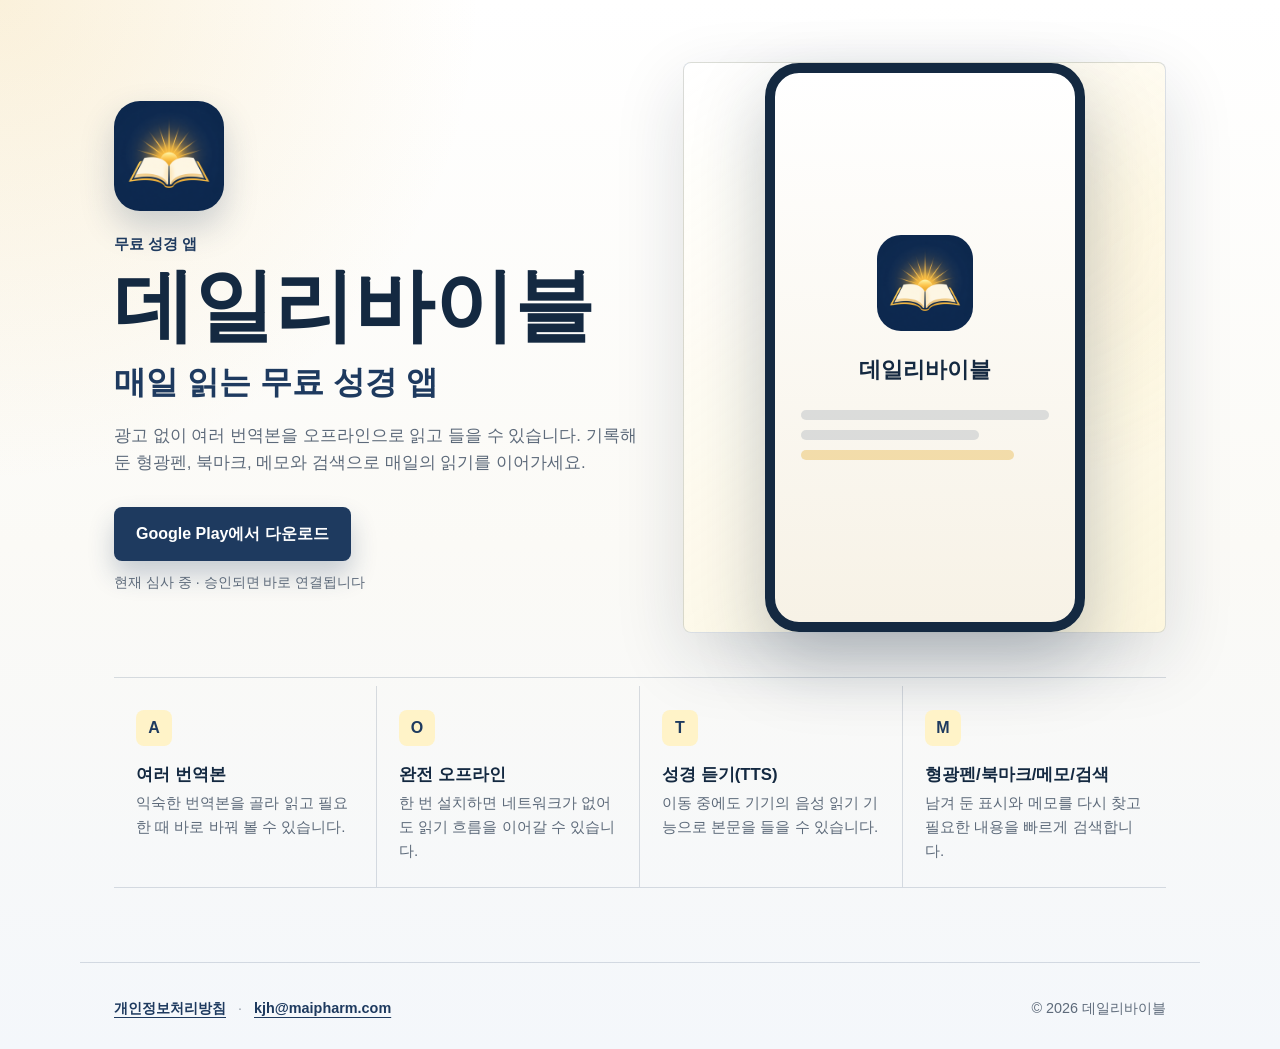
==== index.html @ 6ea0001a "온보딩 랜딩 페이지 추가" ====
<!doctype html>
<html lang="ko">
<head>
  <meta charset="utf-8">
  <meta name="viewport" content="width=device-width, initial-scale=1">
  <title>데일리바이블 - 매일 읽는 무료 성경 앱</title>
  <meta name="description" content="데일리바이블은 광고 없이 여러 번역본을 오프라인으로 읽고 들을 수 있는 무료 성경 앱입니다.">
  <meta name="theme-color" content="#1e3a5f">
  <meta property="og:title" content="데일리바이블">
  <meta property="og:description" content="매일 읽는 무료 성경 앱">
  <meta property="og:type" content="website">
  <meta property="og:image" content="icon.png">
  <link rel="icon" href="icon.png">
  <style>
    :root {
      color-scheme: light dark;
      --navy: #1e3a5f;
      --navy-deep: #142941;
      --gold: #e8b84b;
      --gold-soft: #fff3c8;
      --paper: #fbfaf6;
      --ink: #182333;
      --muted: #5d6a7a;
      --line: rgba(30, 58, 95, 0.16);
      --panel: rgba(255, 255, 255, 0.76);
      --shadow: 0 24px 70px rgba(18, 35, 54, 0.14);
    }

    * {
      box-sizing: border-box;
    }

    html {
      scroll-behavior: smooth;
    }

    body {
      margin: 0;
      min-height: 100vh;
      background:
        radial-gradient(circle at top left, rgba(232, 184, 75, 0.20), transparent 30rem),
        linear-gradient(180deg, #ffffff 0%, var(--paper) 52%, #f4f7fb 100%);
      color: var(--ink);
      font-family: -apple-system, BlinkMacSystemFont, "Segoe UI", "Apple SD Gothic Neo", "Noto Sans KR", sans-serif;
      line-height: 1.6;
      letter-spacing: 0;
    }

    a {
      color: inherit;
    }

    a:focus-visible,
    button:focus-visible {
      outline: 3px solid rgba(232, 184, 75, 0.72);
      outline-offset: 4px;
    }

    .page {
      width: min(100%, 1120px);
      margin: 0 auto;
      padding: 28px 20px 22px;
    }

    .hero {
      min-height: 72vh;
      display: grid;
      align-items: center;
      gap: 36px;
      padding: 28px 0 44px;
    }

    .brand-mark {
      width: 88px;
      height: 88px;
      display: block;
      border-radius: 22px;
      box-shadow: 0 16px 34px rgba(30, 58, 95, 0.22);
    }

    .eyebrow {
      margin: 22px 0 10px;
      color: var(--navy);
      font-size: 0.92rem;
      font-weight: 800;
    }

    h1 {
      margin: 0;
      color: var(--navy-deep);
      font-size: clamp(3rem, 12vw, 5rem);
      line-height: 0.98;
      font-weight: 900;
      word-break: keep-all;
    }

    .tagline {
      margin: 16px 0 0;
      color: var(--navy);
      font-size: clamp(1.35rem, 5vw, 2rem);
      line-height: 1.32;
      font-weight: 800;
    }

    .intro {
      max-width: 640px;
      margin: 20px 0 0;
      color: var(--muted);
      font-size: 1.05rem;
    }

    .actions {
      display: flex;
      flex-direction: column;
      align-items: flex-start;
      gap: 10px;
      margin-top: 30px;
    }

    .play-link {
      display: inline-flex;
      align-items: center;
      justify-content: center;
      min-height: 54px;
      padding: 0 22px;
      border-radius: 8px;
      background: var(--navy);
      color: #ffffff;
      font-size: 1rem;
      font-weight: 800;
      text-decoration: none;
      box-shadow: 0 14px 26px rgba(30, 58, 95, 0.24);
      transition: transform 160ms ease, background 160ms ease, box-shadow 160ms ease;
    }

    .play-link:hover {
      transform: translateY(-2px);
      background: #244b7c;
      box-shadow: 0 18px 34px rgba(30, 58, 95, 0.28);
    }

    .review-note {
      margin: 0;
      color: var(--muted);
      font-size: 0.88rem;
    }

    .hero-visual {
      display: none;
    }

    .feature-band {
      display: grid;
      gap: 14px;
      margin: 0 0 46px;
      padding: 8px 0 0;
    }

    .feature {
      display: grid;
      grid-template-columns: auto 1fr;
      gap: 14px;
      align-items: start;
      padding: 18px 0;
      border-top: 1px solid var(--line);
    }

    .feature:last-child {
      border-bottom: 1px solid var(--line);
    }

    .feature-icon {
      width: 36px;
      height: 36px;
      display: inline-grid;
      place-items: center;
      border-radius: 8px;
      background: var(--gold-soft);
      color: var(--navy);
      font-size: 1rem;
      font-weight: 900;
    }

    .feature h2 {
      grid-column: 2;
      margin: 0;
      color: var(--navy-deep);
      font-size: 1.05rem;
      line-height: 1.35;
      word-break: keep-all;
    }

    .feature p {
      grid-column: 2;
      margin: 4px 0 0;
      color: var(--muted);
      font-size: 0.95rem;
    }

    .footer {
      display: flex;
      flex-direction: column;
      gap: 10px;
      padding-top: 22px;
      padding-bottom: 4px;
      border-top: 1px solid var(--line);
      color: var(--muted);
      font-size: 0.9rem;
    }

    .footer-links {
      display: flex;
      flex-wrap: wrap;
      gap: 8px 12px;
      align-items: center;
    }

    .footer a {
      color: var(--navy);
      font-weight: 700;
      text-underline-offset: 4px;
    }

    .dot {
      color: rgba(93, 106, 122, 0.62);
    }

    @media (min-width: 760px) {
      .page {
        padding: 34px 34px 28px;
      }

      .hero {
        min-height: 70vh;
        grid-template-columns: minmax(0, 1.05fr) minmax(300px, 0.95fr);
      }

      .brand-mark {
        width: 110px;
        height: 110px;
        border-radius: 26px;
      }

      .hero-visual {
        display: grid;
        min-height: 420px;
        place-items: center;
        border: 1px solid var(--line);
        border-radius: 8px;
        background:
          linear-gradient(145deg, rgba(255, 255, 255, 0.76), rgba(255, 243, 200, 0.52)),
          radial-gradient(circle at 76% 28%, rgba(232, 184, 75, 0.28), transparent 16rem);
        box-shadow: var(--shadow);
      }

      .phone {
        width: min(78%, 320px);
        aspect-ratio: 9 / 16;
        display: grid;
        align-content: center;
        justify-items: center;
        gap: 22px;
        padding: 34px 26px;
        border: 10px solid var(--navy-deep);
        border-radius: 34px;
        background: linear-gradient(180deg, #ffffff, #f7f2e6);
        box-shadow: 0 30px 70px rgba(20, 41, 65, 0.25);
      }

      .phone img {
        width: 96px;
        height: 96px;
        border-radius: 24px;
      }

      .phone-title {
        color: var(--navy-deep);
        font-size: 1.35rem;
        font-weight: 900;
      }

      .phone-lines {
        width: 100%;
        display: grid;
        gap: 10px;
      }

      .phone-lines span {
        height: 10px;
        border-radius: 999px;
        background: rgba(30, 58, 95, 0.14);
      }

      .phone-lines span:nth-child(2) {
        width: 72%;
      }

      .phone-lines span:nth-child(3) {
        width: 86%;
        background: rgba(232, 184, 75, 0.42);
      }

      .feature-band {
        grid-template-columns: repeat(4, 1fr);
        gap: 0;
        border-top: 1px solid var(--line);
        border-bottom: 1px solid var(--line);
      }

      .feature {
        display: block;
        min-height: 190px;
        padding: 24px 22px;
        border-top: 0;
        border-right: 1px solid var(--line);
      }

      .feature:last-child {
        border-right: 0;
        border-bottom: 0;
      }

      .feature-icon {
        margin-bottom: 18px;
      }

      .footer {
        flex-direction: row;
        align-items: center;
        justify-content: space-between;
      }
    }

    @media (prefers-color-scheme: dark) {
      :root {
        --paper: #0f1b29;
        --ink: #eef3f8;
        --muted: #b7c2d0;
        --line: rgba(238, 243, 248, 0.18);
        --panel: rgba(20, 41, 65, 0.72);
        --gold-soft: rgba(232, 184, 75, 0.16);
        --navy-deep: #f5f8fb;
      }

      body {
        background:
          radial-gradient(circle at top left, rgba(232, 184, 75, 0.18), transparent 28rem),
          linear-gradient(180deg, #102338 0%, #0f1b29 62%, #0b1520 100%);
      }

      .eyebrow,
      .tagline,
      .footer a {
        color: #f2c65f;
      }

      .play-link {
        background: #e8b84b;
        color: #102338;
      }

      .play-link:hover {
        background: #f1c865;
      }

      .hero-visual {
        background:
          linear-gradient(145deg, rgba(20, 41, 65, 0.86), rgba(30, 58, 95, 0.62)),
          radial-gradient(circle at 76% 28%, rgba(232, 184, 75, 0.22), transparent 16rem);
      }

      .phone {
        border-color: #07101a;
        background: linear-gradient(180deg, #182b42, #102338);
      }

      .phone-lines span {
        background: rgba(238, 243, 248, 0.17);
      }
    }

    @media (prefers-reduced-motion: reduce) {
      html {
        scroll-behavior: auto;
      }

      .play-link {
        transition: none;
      }

      .play-link:hover {
        transform: none;
      }
    }
  </style>
</head>
<body>
  <main class="page">
    <section class="hero" aria-labelledby="title">
      <div>
        <img class="brand-mark" src="icon.png" width="512" height="512" alt="데일리바이블 앱 아이콘">
        <p class="eyebrow">무료 성경 앱</p>
        <h1 id="title">데일리바이블</h1>
        <p class="tagline">매일 읽는 무료 성경 앱</p>
        <p class="intro">광고 없이 여러 번역본을 오프라인으로 읽고 들을 수 있습니다. 기록해 둔 형광펜, 북마크, 메모와 검색으로 매일의 읽기를 이어가세요.</p>
        <div class="actions">
          <a class="play-link" href="https://play.google.com/store/apps/details?id=kr.dailybible.app" rel="noopener">Google Play에서 다운로드</a>
          <p class="review-note">현재 심사 중 · 승인되면 바로 연결됩니다</p>
        </div>
      </div>

      <div class="hero-visual" aria-hidden="true">
        <div class="phone">
          <img src="icon.png" width="512" height="512" alt="">
          <div class="phone-title">데일리바이블</div>
          <div class="phone-lines">
            <span></span>
            <span></span>
            <span></span>
          </div>
        </div>
      </div>
    </section>

    <section class="feature-band" aria-label="주요 기능">
      <article class="feature">
        <span class="feature-icon">A</span>
        <h2>여러 번역본</h2>
        <p>익숙한 번역본을 골라 읽고 필요한 때 바로 바꿔 볼 수 있습니다.</p>
      </article>
      <article class="feature">
        <span class="feature-icon">O</span>
        <h2>완전 오프라인</h2>
        <p>한 번 설치하면 네트워크가 없어도 읽기 흐름을 이어갈 수 있습니다.</p>
      </article>
      <article class="feature">
        <span class="feature-icon">T</span>
        <h2>성경 듣기(TTS)</h2>
        <p>이동 중에도 기기의 음성 읽기 기능으로 본문을 들을 수 있습니다.</p>
      </article>
      <article class="feature">
        <span class="feature-icon">M</span>
        <h2>형광펜/북마크/메모/검색</h2>
        <p>남겨 둔 표시와 메모를 다시 찾고 필요한 내용을 빠르게 검색합니다.</p>
      </article>
    </section>
  </main>

  <footer class="page footer">
    <div class="footer-links">
      <a href="https://guinnessnet.github.io/dailybible-privacy/" rel="noopener">개인정보처리방침</a>
      <span class="dot">·</span>
      <a href="mailto:kjh@maipharm.com">kjh@maipharm.com</a>
    </div>
    <div>© 2026 데일리바이블</div>
  </footer>
</body>
</html>
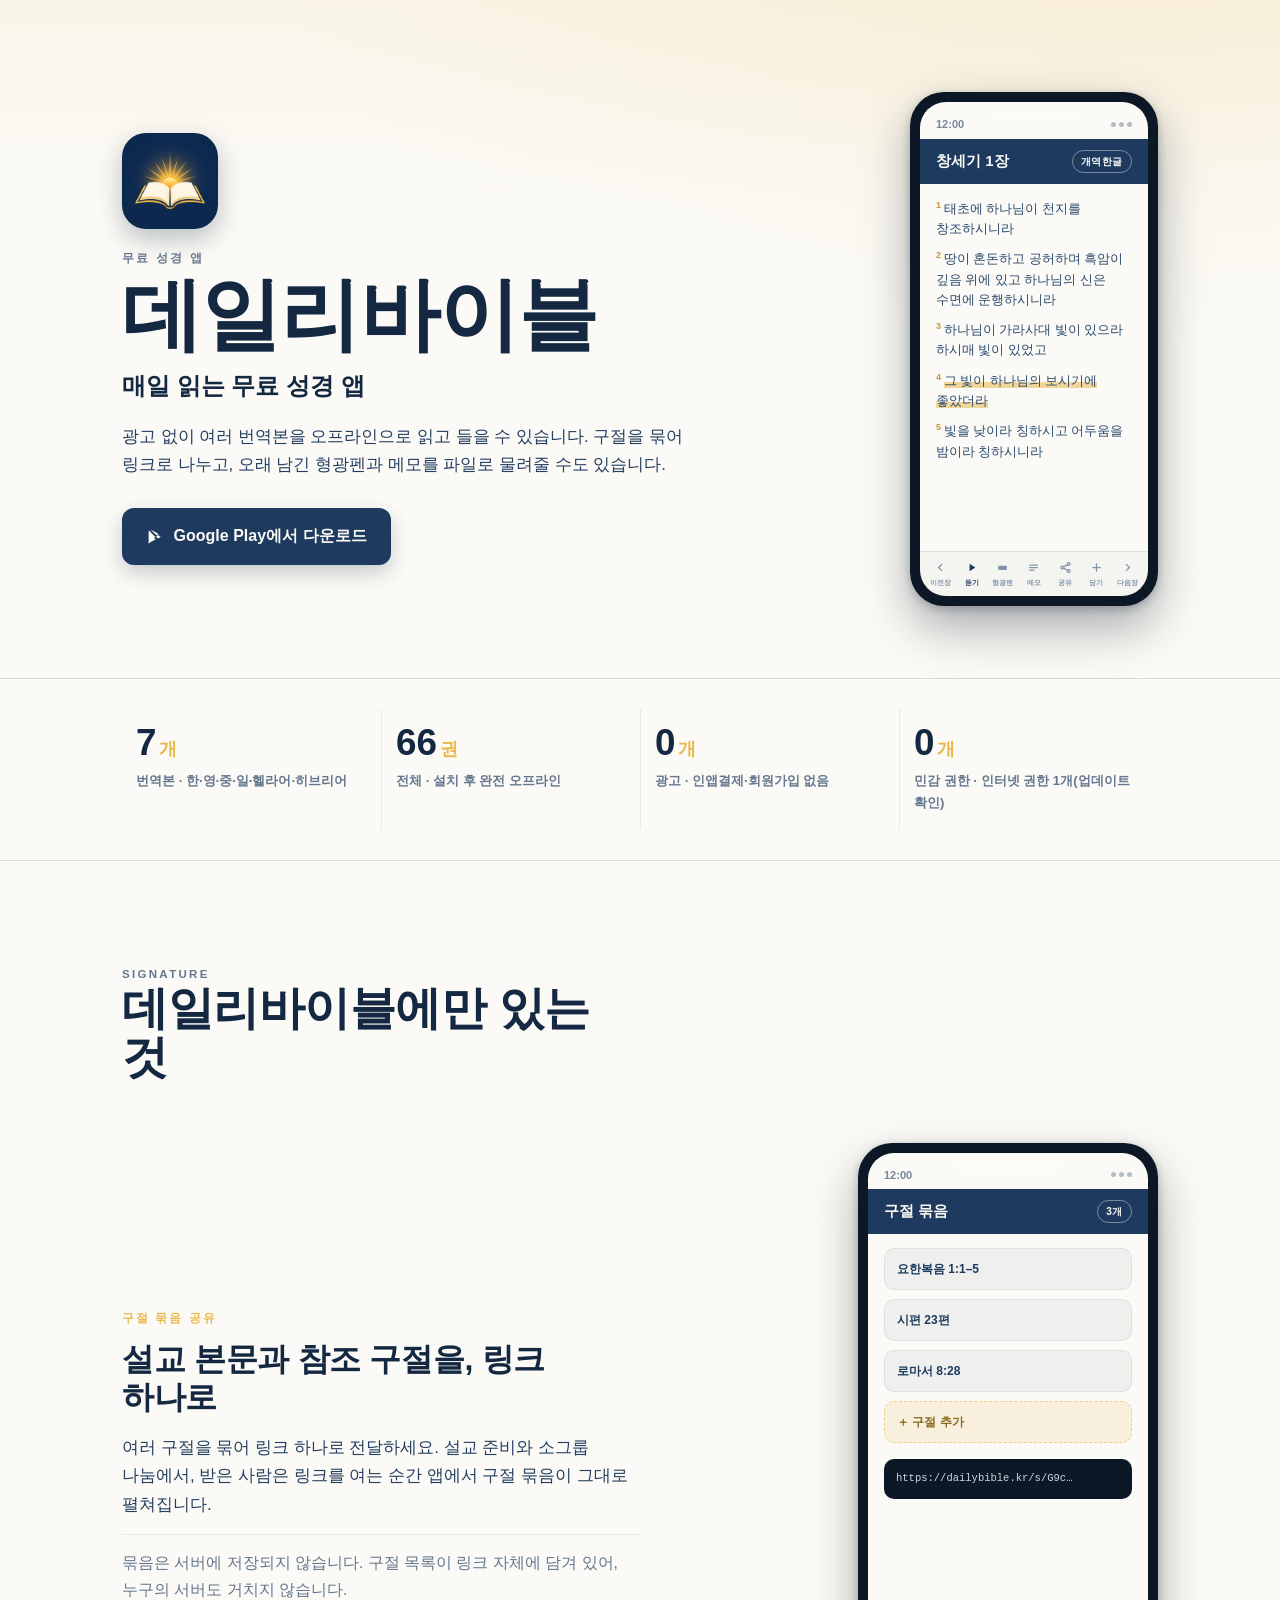
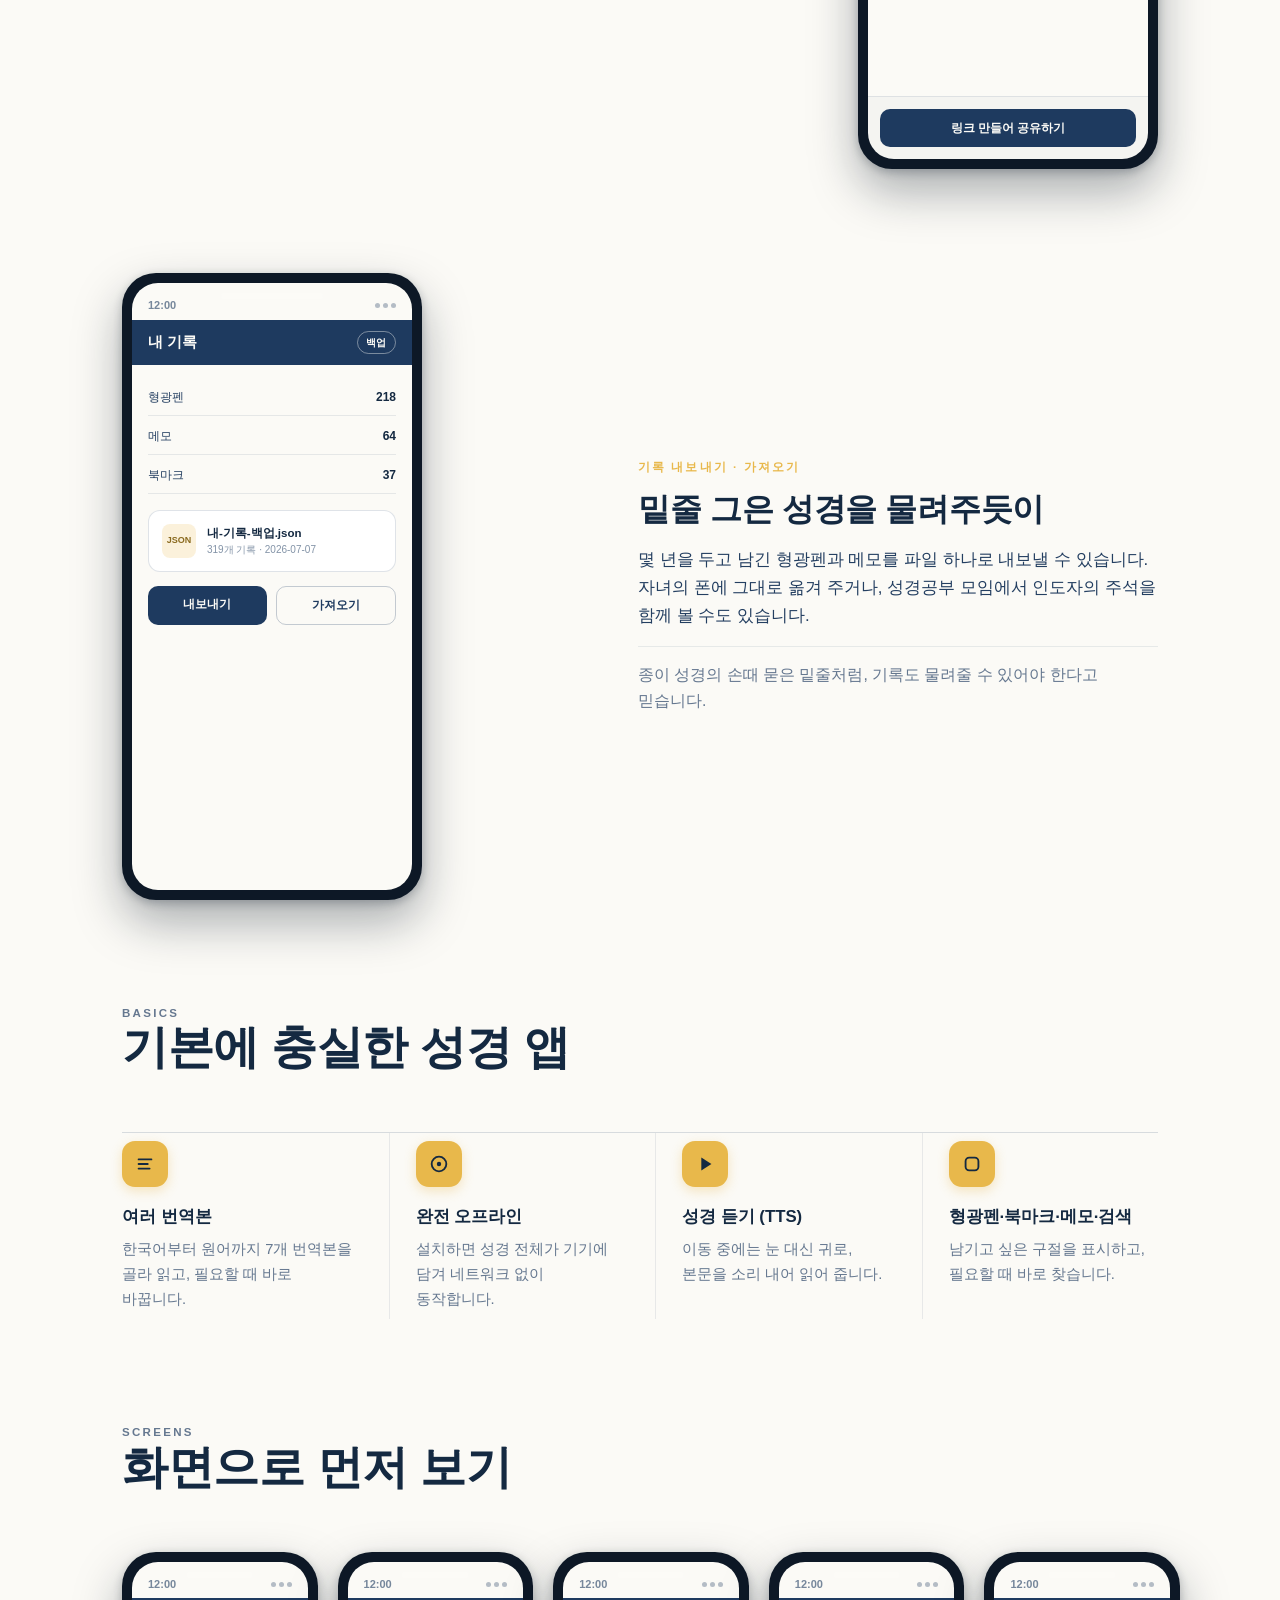
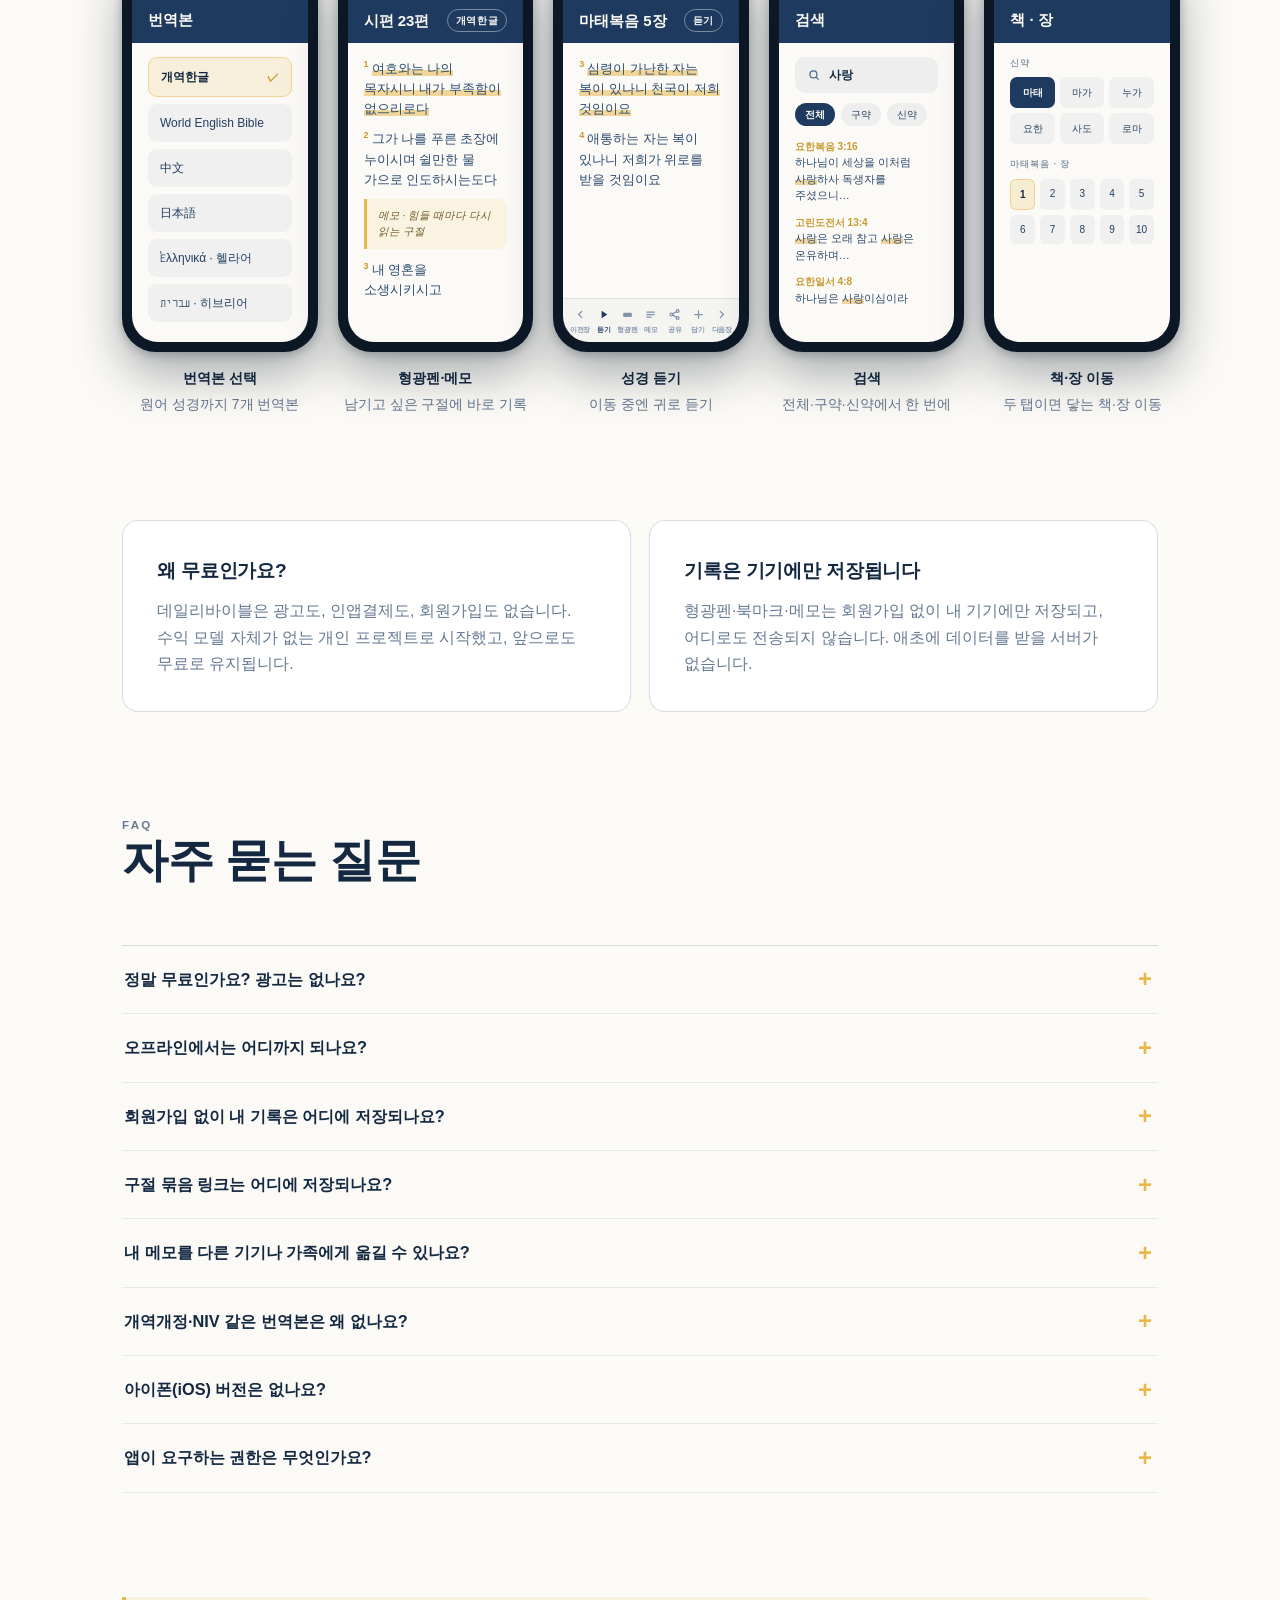
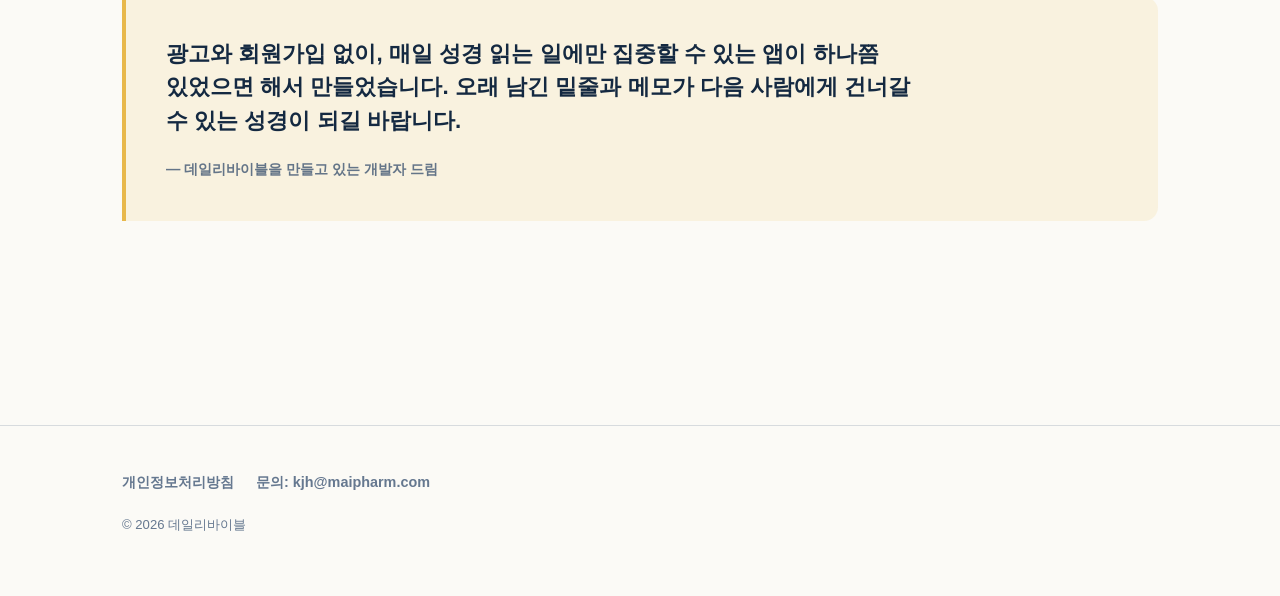
==== commit 1b517a4d: "랜딩페이지 개편: 시그니처 기능·FAQ·신뢰 섹션 추가" ====
--- a/index.html
+++ b/index.html
@@ -1,458 +1,564 @@
 <!doctype html>
 <html lang="ko">
 <head>
-  <meta charset="utf-8">
-  <meta name="viewport" content="width=device-width, initial-scale=1">
-  <title>데일리바이블 - 매일 읽는 무료 성경 앱</title>
-  <meta name="description" content="데일리바이블은 광고 없이 여러 번역본을 오프라인으로 읽고 들을 수 있는 무료 성경 앱입니다.">
-  <meta name="theme-color" content="#1e3a5f">
-  <meta property="og:title" content="데일리바이블">
-  <meta property="og:description" content="매일 읽는 무료 성경 앱">
-  <meta property="og:type" content="website">
-  <meta property="og:image" content="icon.png">
-  <link rel="icon" href="icon.png">
-  <style>
-    :root {
-      color-scheme: light dark;
-      --navy: #1e3a5f;
-      --navy-deep: #142941;
-      --gold: #e8b84b;
-      --gold-soft: #fff3c8;
-      --paper: #fbfaf6;
-      --ink: #182333;
-      --muted: #5d6a7a;
-      --line: rgba(30, 58, 95, 0.16);
-      --panel: rgba(255, 255, 255, 0.76);
-      --shadow: 0 24px 70px rgba(18, 35, 54, 0.14);
+<meta charset="utf-8">
+<meta name="viewport" content="width=device-width, initial-scale=1">
+<title>데일리바이블 - 매일 읽는 무료 성경 앱</title>
+<meta name="description" content="데일리바이블 — 광고 없이 여러 번역본을 오프라인으로 읽고 듣는 무료 성경 앱.">
+<meta name="theme-color" content="#1e3a5f">
+<meta property="og:title" content="데일리바이블 — 매일 읽는 무료 성경 앱">
+<meta property="og:description" content="광고 없이 여러 번역본을 오프라인으로 읽고 듣는 무료 성경 앱.">
+<meta property="og:url" content="https://dailybible.kr/">
+<meta property="og:type" content="website">
+<meta property="og:image" content="https://dailybible.kr/img/og.jpg">
+<meta name="twitter:card" content="summary_large_image">
+<link rel="icon" href="icon.png">
+<style>
+  *{box-sizing:border-box}
+  html{-webkit-text-size-adjust:100%;scroll-behavior:smooth}
+  :root{
+    --navy:#1e3a5f; --deep:#142941; --gold:#e8b84b;
+    --bg:#fbfaf6; --card:#ffffff;
+    --ink:#243f61; --heading:#142941; --soft:rgba(30,58,95,.68);
+    --line:rgba(30,58,95,.16); --line-soft:rgba(30,58,95,.09);
+    --cta-bg:#1e3a5f; --cta-fg:#fbfaf6; --cta-hover:#142941;
+    --gold-soft:rgba(232,184,75,.13); --gold-line:rgba(232,184,75,.5);
+    --chip-fg:#142941;
+  }
+  @media (prefers-color-scheme:dark){
+    :root{
+      --bg:#0e1f33; --deep:#0a1728; --card:#152b45;
+      --ink:#d3dce7; --heading:#f2f6fb; --soft:rgba(211,220,231,.66);
+      --line:rgba(211,220,231,.16); --line-soft:rgba(211,220,231,.09);
+      --cta-bg:#e8b84b; --cta-fg:#142941; --cta-hover:#f0c76a;
+      --gold-soft:rgba(232,184,75,.1); --gold-line:rgba(232,184,75,.42);
+      --chip-fg:#142941;
     }
-
-    * {
-      box-sizing: border-box;
-    }
-
-    html {
-      scroll-behavior: smooth;
-    }
-
-    body {
-      margin: 0;
-      min-height: 100vh;
-      background:
-        radial-gradient(circle at top left, rgba(232, 184, 75, 0.20), transparent 30rem),
-        linear-gradient(180deg, #ffffff 0%, var(--paper) 52%, #f4f7fb 100%);
-      color: var(--ink);
-      font-family: -apple-system, BlinkMacSystemFont, "Segoe UI", "Apple SD Gothic Neo", "Noto Sans KR", sans-serif;
-      line-height: 1.6;
-      letter-spacing: 0;
-    }
-
-    a {
-      color: inherit;
-    }
-
-    a:focus-visible,
-    button:focus-visible {
-      outline: 3px solid rgba(232, 184, 75, 0.72);
-      outline-offset: 4px;
-    }
-
-    .page {
-      width: min(100%, 1120px);
-      margin: 0 auto;
-      padding: 28px 20px 22px;
-    }
-
-    .hero {
-      min-height: 72vh;
-      display: grid;
-      align-items: center;
-      gap: 36px;
-      padding: 28px 0 44px;
-    }
-
-    .brand-mark {
-      width: 88px;
-      height: 88px;
-      display: block;
-      border-radius: 22px;
-      box-shadow: 0 16px 34px rgba(30, 58, 95, 0.22);
-    }
-
-    .eyebrow {
-      margin: 22px 0 10px;
-      color: var(--navy);
-      font-size: 0.92rem;
-      font-weight: 800;
-    }
-
-    h1 {
-      margin: 0;
-      color: var(--navy-deep);
-      font-size: clamp(3rem, 12vw, 5rem);
-      line-height: 0.98;
-      font-weight: 900;
-      word-break: keep-all;
-    }
-
-    .tagline {
-      margin: 16px 0 0;
-      color: var(--navy);
-      font-size: clamp(1.35rem, 5vw, 2rem);
-      line-height: 1.32;
-      font-weight: 800;
-    }
-
-    .intro {
-      max-width: 640px;
-      margin: 20px 0 0;
-      color: var(--muted);
-      font-size: 1.05rem;
-    }
-
-    .actions {
-      display: flex;
-      flex-direction: column;
-      align-items: flex-start;
-      gap: 10px;
-      margin-top: 30px;
-    }
-
-    .play-link {
-      display: inline-flex;
-      align-items: center;
-      justify-content: center;
-      min-height: 54px;
-      padding: 0 22px;
-      border-radius: 8px;
-      background: var(--navy);
-      color: #ffffff;
-      font-size: 1rem;
-      font-weight: 800;
-      text-decoration: none;
-      box-shadow: 0 14px 26px rgba(30, 58, 95, 0.24);
-      transition: transform 160ms ease, background 160ms ease, box-shadow 160ms ease;
-    }
-
-    .play-link:hover {
-      transform: translateY(-2px);
-      background: #244b7c;
-      box-shadow: 0 18px 34px rgba(30, 58, 95, 0.28);
-    }
-
-    .review-note {
-      margin: 0;
-      color: var(--muted);
-      font-size: 0.88rem;
-    }
-
-    .hero-visual {
-      display: none;
-    }
-
-    .feature-band {
-      display: grid;
-      gap: 14px;
-      margin: 0 0 46px;
-      padding: 8px 0 0;
-    }
-
-    .feature {
-      display: grid;
-      grid-template-columns: auto 1fr;
-      gap: 14px;
-      align-items: start;
-      padding: 18px 0;
-      border-top: 1px solid var(--line);
-    }
-
-    .feature:last-child {
-      border-bottom: 1px solid var(--line);
-    }
-
-    .feature-icon {
-      width: 36px;
-      height: 36px;
-      display: inline-grid;
-      place-items: center;
-      border-radius: 8px;
-      background: var(--gold-soft);
-      color: var(--navy);
-      font-size: 1rem;
-      font-weight: 900;
-    }
-
-    .feature h2 {
-      grid-column: 2;
-      margin: 0;
-      color: var(--navy-deep);
-      font-size: 1.05rem;
-      line-height: 1.35;
-      word-break: keep-all;
-    }
-
-    .feature p {
-      grid-column: 2;
-      margin: 4px 0 0;
-      color: var(--muted);
-      font-size: 0.95rem;
-    }
-
-    .footer {
-      display: flex;
-      flex-direction: column;
-      gap: 10px;
-      padding-top: 22px;
-      padding-bottom: 4px;
-      border-top: 1px solid var(--line);
-      color: var(--muted);
-      font-size: 0.9rem;
-    }
-
-    .footer-links {
-      display: flex;
-      flex-wrap: wrap;
-      gap: 8px 12px;
-      align-items: center;
-    }
-
-    .footer a {
-      color: var(--navy);
-      font-weight: 700;
-      text-underline-offset: 4px;
-    }
-
-    .dot {
-      color: rgba(93, 106, 122, 0.62);
-    }
-
-    @media (min-width: 760px) {
-      .page {
-        padding: 34px 34px 28px;
-      }
-
-      .hero {
-        min-height: 70vh;
-        grid-template-columns: minmax(0, 1.05fr) minmax(300px, 0.95fr);
-      }
-
-      .brand-mark {
-        width: 110px;
-        height: 110px;
-        border-radius: 26px;
-      }
-
-      .hero-visual {
-        display: grid;
-        min-height: 420px;
-        place-items: center;
-        border: 1px solid var(--line);
-        border-radius: 8px;
-        background:
-          linear-gradient(145deg, rgba(255, 255, 255, 0.76), rgba(255, 243, 200, 0.52)),
-          radial-gradient(circle at 76% 28%, rgba(232, 184, 75, 0.28), transparent 16rem);
-        box-shadow: var(--shadow);
-      }
-
-      .phone {
-        width: min(78%, 320px);
-        aspect-ratio: 9 / 16;
-        display: grid;
-        align-content: center;
-        justify-items: center;
-        gap: 22px;
-        padding: 34px 26px;
-        border: 10px solid var(--navy-deep);
-        border-radius: 34px;
-        background: linear-gradient(180deg, #ffffff, #f7f2e6);
-        box-shadow: 0 30px 70px rgba(20, 41, 65, 0.25);
-      }
-
-      .phone img {
-        width: 96px;
-        height: 96px;
-        border-radius: 24px;
-      }
-
-      .phone-title {
-        color: var(--navy-deep);
-        font-size: 1.35rem;
-        font-weight: 900;
-      }
-
-      .phone-lines {
-        width: 100%;
-        display: grid;
-        gap: 10px;
-      }
-
-      .phone-lines span {
-        height: 10px;
-        border-radius: 999px;
-        background: rgba(30, 58, 95, 0.14);
-      }
-
-      .phone-lines span:nth-child(2) {
-        width: 72%;
-      }
-
-      .phone-lines span:nth-child(3) {
-        width: 86%;
-        background: rgba(232, 184, 75, 0.42);
-      }
-
-      .feature-band {
-        grid-template-columns: repeat(4, 1fr);
-        gap: 0;
-        border-top: 1px solid var(--line);
-        border-bottom: 1px solid var(--line);
-      }
-
-      .feature {
-        display: block;
-        min-height: 190px;
-        padding: 24px 22px;
-        border-top: 0;
-        border-right: 1px solid var(--line);
-      }
-
-      .feature:last-child {
-        border-right: 0;
-        border-bottom: 0;
-      }
-
-      .feature-icon {
-        margin-bottom: 18px;
-      }
-
-      .footer {
-        flex-direction: row;
-        align-items: center;
-        justify-content: space-between;
-      }
-    }
-
-    @media (prefers-color-scheme: dark) {
-      :root {
-        --paper: #0f1b29;
-        --ink: #eef3f8;
-        --muted: #b7c2d0;
-        --line: rgba(238, 243, 248, 0.18);
-        --panel: rgba(20, 41, 65, 0.72);
-        --gold-soft: rgba(232, 184, 75, 0.16);
-        --navy-deep: #f5f8fb;
-      }
-
-      body {
-        background:
-          radial-gradient(circle at top left, rgba(232, 184, 75, 0.18), transparent 28rem),
-          linear-gradient(180deg, #102338 0%, #0f1b29 62%, #0b1520 100%);
-      }
-
-      .eyebrow,
-      .tagline,
-      .footer a {
-        color: #f2c65f;
-      }
-
-      .play-link {
-        background: #e8b84b;
-        color: #102338;
-      }
-
-      .play-link:hover {
-        background: #f1c865;
-      }
-
-      .hero-visual {
-        background:
-          linear-gradient(145deg, rgba(20, 41, 65, 0.86), rgba(30, 58, 95, 0.62)),
-          radial-gradient(circle at 76% 28%, rgba(232, 184, 75, 0.22), transparent 16rem);
-      }
-
-      .phone {
-        border-color: #07101a;
-        background: linear-gradient(180deg, #182b42, #102338);
-      }
-
-      .phone-lines span {
-        background: rgba(238, 243, 248, 0.17);
-      }
-    }
-
-    @media (prefers-reduced-motion: reduce) {
-      html {
-        scroll-behavior: auto;
-      }
-
-      .play-link {
-        transition: none;
-      }
-
-      .play-link:hover {
-        transform: none;
-      }
-    }
-  </style>
+  }
+  body{
+    margin:0; color:var(--ink); background:var(--bg);
+    background-image:
+      radial-gradient(130% 90% at 88% -8%, var(--gold-soft), transparent 52%),
+      linear-gradient(180deg, color-mix(in srgb, var(--bg) 92%, var(--gold) 8%), var(--bg) 22%);
+    background-attachment:fixed;
+    font-family:-apple-system,BlinkMacSystemFont,"Apple SD Gothic Neo","Noto Sans KR","Segoe UI",Roboto,sans-serif;
+    line-height:1.68; word-break:keep-all; -webkit-font-smoothing:antialiased;
+    text-rendering:optimizeLegibility;
+  }
+  a{color:var(--navy);text-decoration-thickness:1px;text-underline-offset:2px}
+  @media (prefers-color-scheme:dark){a{color:var(--gold)}}
+  a:hover{color:var(--gold)}
+  :focus-visible{outline:2px solid var(--gold);outline-offset:3px;border-radius:3px}
+  ::selection{background:var(--gold-soft)}
+  .wrap{width:100%;max-width:1080px;margin:0 auto;padding:0 22px}
+  .eyebrow{font-size:.72rem;letter-spacing:.2em;text-transform:uppercase;font-weight:800;color:var(--soft);margin:0}
+  h1,h2,h3{color:var(--heading);margin:0;letter-spacing:-.01em}
+  p{margin:0}
+
+  /* ---------- HERO ---------- */
+  .hero{padding:clamp(48px,9vw,92px) 0 clamp(40px,7vw,72px)}
+  .hero-grid{display:flex;flex-direction:column;gap:clamp(32px,6vw,56px);align-items:flex-start}
+  .appicon{width:96px;height:96px;border-radius:24px;flex:none;display:block;
+    box-shadow:0 10px 26px rgba(20,41,65,.28)}
+  h1.title{font-weight:900;font-size:clamp(3rem,13vw,5rem);line-height:.98;margin:.5rem 0 0}
+  .tagline{font-size:clamp(1.15rem,4vw,1.5rem);font-weight:700;color:var(--heading);margin-top:.7rem}
+  .intro{margin-top:1.1rem;max-width:34em;font-size:1.04rem;color:var(--ink)}
+  .cta{display:inline-flex;align-items:center;gap:.6em;margin-top:1.8rem;padding:.95em 1.5em;border-radius:12px;
+    background:var(--cta-bg);color:var(--cta-fg);font-weight:800;font-size:1rem;text-decoration:none;
+    box-shadow:0 8px 20px rgba(20,41,65,.22);transition:transform .18s ease,box-shadow .18s ease,background .18s ease}
+  .cta:hover{background:var(--cta-hover);color:var(--cta-fg);transform:translateY(-2px);box-shadow:0 12px 26px rgba(20,41,65,.28)}
+  .cta svg{width:18px;height:18px;flex:none}
+  .hero-shot{align-self:center}
+
+  /* ---------- PHONE FRAME ---------- */
+  .phone{background:#0d1826;border-radius:34px;padding:10px;box-shadow:0 22px 48px rgba(13,24,38,.34),0 3px 10px rgba(13,24,38,.24);
+    position:relative}
+  .phone::before{content:"";position:absolute;top:20px;left:50%;transform:translateX(-50%);width:34%;height:6px;border-radius:6px;
+    background:rgba(255,255,255,.14);z-index:3}
+  .screen{width:100%;aspect-ratio:9/19.5;border-radius:26px;overflow:hidden;background:#fbfaf6;color:#243f61;
+    display:flex;flex-direction:column;position:relative;font-size:12px;line-height:1.5}
+  .sbar{display:flex;justify-content:space-between;align-items:center;padding:14px 16px 6px;font-size:11px;font-weight:700;color:rgba(30,58,95,.6)}
+  .sbar .dots{display:flex;gap:3px}.sbar .dots i{width:5px;height:5px;border-radius:50%;background:rgba(30,58,95,.32)}
+  .shead{display:flex;justify-content:space-between;align-items:center;gap:8px;padding:11px 16px;background:#1e3a5f}
+  .shead .bk{font-weight:800;font-size:15px;color:#fbfaf6}
+  .tp{font-size:10px;font-weight:800;letter-spacing:.06em;padding:3px 8px;border:1px solid rgba(251,250,246,.42);border-radius:99px;color:#fbfaf6}
+  .sbody{flex:1;overflow:hidden;padding:14px 16px}
+  .vnum{color:#c79a2f;font-weight:800;font-size:9px;vertical-align:super;margin-right:3px}
+  .vs{margin:0 0 9px;font-size:12.5px;line-height:1.62;color:#2b4a6e}
+  .hl{background:linear-gradient(transparent 55%,rgba(232,184,75,.55) 55%)}
+  .toolbar{display:flex;justify-content:space-between;align-items:center;padding:8px 5px;border-top:1px solid rgba(30,58,95,.1);background:rgba(30,58,95,.03)}
+  .tbtn{flex:1;display:flex;flex-direction:column;align-items:center;gap:3px;color:#8194ac;font-size:6.5px;font-weight:700;white-space:nowrap;letter-spacing:-.01em}
+  .tbtn svg{width:15px;height:15px}
+  .tbtn.act{color:#1e3a5f}
+
+  /* ---------- SECTION SCAFFOLD ---------- */
+  section{scroll-margin-top:20px}
+  .band{border-top:1px solid var(--line);border-bottom:1px solid var(--line);padding:clamp(22px,4vw,30px) 0}
+  .strip{display:grid;grid-template-columns:repeat(2,1fr)}
+  .stat{padding:16px 14px}
+  .stat:nth-child(2n){border-left:1px solid var(--line-soft)}
+  .stat:nth-child(n+3){border-top:1px solid var(--line-soft)}
+  .snum{font-weight:900;font-size:clamp(1.7rem,6vw,2.3rem);color:var(--heading);line-height:1}
+  .snum span{font-size:.5em;font-weight:800;color:var(--gold);margin-left:.15em}
+  .slab{margin-top:.5rem;font-size:.82rem;color:var(--soft);font-weight:600}
+
+  .sec{padding:clamp(56px,10vw,104px) 0}
+  .sec-head{max-width:30em;margin-bottom:clamp(34px,6vw,60px)}
+  .sec-title{font-weight:900;font-size:clamp(1.9rem,6.5vw,2.9rem);line-height:1.06}
+  .sec-sub{margin-top:.7rem;color:var(--soft);font-size:1.02rem}
+
+  .feat{display:flex;flex-direction:column;gap:clamp(28px,5vw,48px);align-items:center}
+  .feat + .feat{margin-top:clamp(56px,9vw,104px)}
+  .feat-copy{width:100%;max-width:520px}
+  .feat-tag{font-size:.72rem;letter-spacing:.18em;text-transform:uppercase;font-weight:800;color:var(--gold);margin:0 0 .8rem}
+  .feat-h{font-weight:900;font-size:clamp(1.4rem,5vw,2rem);line-height:1.18}
+  .feat-p{margin-top:1.1rem;font-size:1.05rem;color:var(--ink)}
+  .feat-p + .feat-p{margin-top:.95rem;padding-top:.95rem;border-top:1px solid var(--line-soft);color:var(--soft);font-size:.98rem}
+  .feat-shot{width:100%;max-width:270px;flex:none}
+
+  /* ---------- BASIC 4 ---------- */
+  .grid4{display:grid;grid-template-columns:1fr;border-top:1px solid var(--line)}
+  .cell{padding:26px 4px 26px 0;border-bottom:1px solid var(--line-soft);display:flex;gap:16px;align-items:flex-start}
+  .chip{width:46px;height:46px;flex:none;border-radius:13px;background:var(--gold);display:grid;place-items:center;color:var(--chip-fg);
+    box-shadow:0 4px 12px rgba(232,184,75,.32)}
+  .chip svg{width:22px;height:22px}
+  .cell h4{margin:0;font-size:1.05rem;font-weight:800;color:var(--heading)}
+  .cell p{margin:.35rem 0 0;font-size:.92rem;color:var(--soft)}
+
+  /* ---------- GALLERY ---------- */
+  .gal{display:flex;gap:16px;overflow-x:auto;scroll-snap-type:x mandatory;padding:6px 22px 10px;margin:0 -22px;-webkit-overflow-scrolling:touch}
+  .gal::-webkit-scrollbar{height:0}
+  .gcard{flex:0 0 auto;width:200px;scroll-snap-align:center;display:flex;flex-direction:column;gap:14px}
+  .gcap{font-size:.86rem;color:var(--soft);text-align:center;padding:0 4px}
+  .gcap b{display:block;color:var(--heading);font-weight:800;font-size:.9rem;margin-bottom:2px}
+
+  /* ---------- TRUST ---------- */
+  .trust{display:grid;grid-template-columns:1fr;gap:18px}
+  .tcard{border:1px solid var(--line);border-radius:16px;padding:clamp(24px,5vw,34px);background:var(--card)}
+  .tcard h3{font-size:1.2rem;font-weight:800;margin-bottom:.7rem}
+  .tcard p{color:var(--soft);font-size:.98rem}
+
+  /* ---------- FAQ ---------- */
+  .faq{border-top:1px solid var(--line)}
+  details{border-bottom:1px solid var(--line-soft)}
+  summary{list-style:none;cursor:pointer;padding:20px 40px 20px 2px;position:relative;font-weight:700;font-size:1.02rem;color:var(--heading)}
+  summary::-webkit-details-marker{display:none}
+  summary::after{content:"+";position:absolute;right:6px;top:50%;transform:translateY(-50%);color:var(--gold);font-weight:800;font-size:1.5rem;line-height:1;transition:transform .2s ease}
+  details[open] summary::after{content:"\2212"}
+  details[open] summary{color:var(--gold)}
+  .ans{padding:0 40px 22px 2px;color:var(--soft);font-size:.98rem;margin:0}
+
+  /* ---------- QUOTE ---------- */
+  .quote{border-left:4px solid var(--gold);background:var(--gold-soft);border-radius:0 14px 14px 0;padding:clamp(28px,5vw,40px);margin:0}
+  .quote p{font-size:clamp(1.1rem,3.4vw,1.4rem);font-weight:600;color:var(--heading);line-height:1.5;max-width:34em}
+  .quote cite{display:block;margin-top:1.2rem;font-style:normal;font-size:.9rem;font-weight:700;color:var(--soft)}
+  .quote cite::before{content:"— "}
+
+  /* ---------- FOOTER ---------- */
+  footer{border-top:1px solid var(--line);padding:44px 0 60px;margin-top:clamp(56px,9vw,100px)}
+  .fnav{display:flex;flex-wrap:wrap;gap:8px 22px;font-size:.9rem;font-weight:600}
+  .fnav a{text-decoration:none;color:var(--soft)}.fnav a:hover{color:var(--gold)}
+  .fbot{margin-top:20px;font-size:.82rem;color:var(--soft);display:flex;flex-wrap:wrap;gap:6px 16px;align-items:center}
+  .ver{font-size:.82rem;color:var(--soft);opacity:.85}
+  .dot{width:3px;height:3px;border-radius:50%;background:var(--line)}
+  #version-line{display:inline-flex;align-items:center;gap:16px}
+  #version-line[hidden]{display:none}
+
+  /* ---------- SCROLL REVEAL ---------- */
+  @media (prefers-reduced-motion:no-preference){
+    .js .reveal{opacity:0;transform:translateY(44px)}
+    .js .reveal.in{opacity:1;transform:none;transition:opacity .8s ease,transform .8s cubic-bezier(.16,1,.3,1)}
+    .js .gal .gcard.reveal.in:nth-child(2){transition-delay:.09s}
+    .js .gal .gcard.reveal.in:nth-child(3){transition-delay:.18s}
+    .js .gal .gcard.reveal.in:nth-child(4){transition-delay:.27s}
+    .js .gal .gcard.reveal.in:nth-child(5){transition-delay:.36s}
+  }
+
+  /* ---------- RESPONSIVE ---------- */
+  @media (min-width:600px){
+    .strip{grid-template-columns:repeat(4,1fr)}
+    .stat:nth-child(2n){border-left:none}
+    .stat:not(:first-child){border-left:1px solid var(--line-soft)}
+    .stat:nth-child(n+3){border-top:none}
+    .grid4{grid-template-columns:repeat(2,1fr);column-gap:34px}
+    .trust{grid-template-columns:1fr 1fr}
+  }
+  @media (min-width:860px){
+    .hero-grid{flex-direction:row;justify-content:space-between;align-items:center;gap:56px}
+    .hero-text{flex:1}
+    .hero-shot{align-self:auto}
+    .hero-shot .phone{width:288px}
+    .feat{flex-direction:row;justify-content:space-between;gap:clamp(40px,6vw,90px)}
+    .feat.rev{flex-direction:row-reverse}
+    .feat-shot{max-width:300px}
+    .grid4{grid-template-columns:repeat(4,1fr);column-gap:30px}
+    .grid4 .cell{flex-direction:column;gap:16px;border-bottom:none;padding:8px 0}
+    .grid4 .cell:not(:first-child){border-left:1px solid var(--line-soft);padding-left:26px}
+    .gal{display:grid;grid-template-columns:repeat(5,1fr);overflow:visible;margin:0;padding:0;gap:20px}
+    .gcard{width:auto}
+  }
+  @media (prefers-reduced-motion:reduce){
+    html{scroll-behavior:auto}
+    *{transition:none!important;animation:none!important}
+  }
+</style>
 </head>
 <body>
-  <main class="page">
-    <section class="hero" aria-labelledby="title">
-      <div>
-        <img class="brand-mark" src="icon.png" width="512" height="512" alt="데일리바이블 앱 아이콘">
-        <p class="eyebrow">무료 성경 앱</p>
-        <h1 id="title">데일리바이블</h1>
+<main>
+  <!-- ① HERO -->
+  <section class="hero">
+    <div class="wrap hero-grid">
+      <div class="hero-text">
+        <img class="appicon" src="icon.png" width="512" height="512" alt="데일리바이블 앱 아이콘">
+        <p class="eyebrow" style="margin-top:20px">무료 성경 앱</p>
+        <h1 class="title">데일리바이블</h1>
         <p class="tagline">매일 읽는 무료 성경 앱</p>
-        <p class="intro">광고 없이 여러 번역본을 오프라인으로 읽고 들을 수 있습니다. 기록해 둔 형광펜, 북마크, 메모와 검색으로 매일의 읽기를 이어가세요.</p>
-        <div class="actions">
-          <a class="play-link" href="https://play.google.com/store/apps/details?id=kr.dailybible.app" rel="noopener">Google Play에서 다운로드</a>
-          <p class="review-note">현재 심사 중 · 승인되면 바로 연결됩니다</p>
-        </div>
-      </div>
-
-      <div class="hero-visual" aria-hidden="true">
-        <div class="phone">
-          <img src="icon.png" width="512" height="512" alt="">
-          <div class="phone-title">데일리바이블</div>
-          <div class="phone-lines">
-            <span></span>
-            <span></span>
-            <span></span>
-          </div>
-        </div>
-      </div>
-    </section>
-
-    <section class="feature-band" aria-label="주요 기능">
-      <article class="feature">
-        <span class="feature-icon">A</span>
-        <h2>여러 번역본</h2>
-        <p>익숙한 번역본을 골라 읽고 필요한 때 바로 바꿔 볼 수 있습니다.</p>
-      </article>
-      <article class="feature">
-        <span class="feature-icon">O</span>
-        <h2>완전 오프라인</h2>
-        <p>한 번 설치하면 네트워크가 없어도 읽기 흐름을 이어갈 수 있습니다.</p>
-      </article>
-      <article class="feature">
-        <span class="feature-icon">T</span>
-        <h2>성경 듣기(TTS)</h2>
-        <p>이동 중에도 기기의 음성 읽기 기능으로 본문을 들을 수 있습니다.</p>
-      </article>
-      <article class="feature">
-        <span class="feature-icon">M</span>
-        <h2>형광펜/북마크/메모/검색</h2>
-        <p>남겨 둔 표시와 메모를 다시 찾고 필요한 내용을 빠르게 검색합니다.</p>
-      </article>
-    </section>
-  </main>
-
-  <footer class="page footer">
-    <div class="footer-links">
-      <a href="https://guinnessnet.github.io/dailybible-privacy/" rel="noopener">개인정보처리방침</a>
-      <span class="dot">·</span>
-      <a href="mailto:kjh@maipharm.com">kjh@maipharm.com</a>
-    </div>
-    <div>© 2026 데일리바이블</div>
+        <p class="intro">광고 없이 여러 번역본을 오프라인으로 읽고 들을 수 있습니다. 구절을 묶어 링크로 나누고, 오래 남긴 형광펜과 메모를 파일로 물려줄 수도 있습니다.</p>
+        <a class="cta" href="https://play.google.com/store/apps/details?id=kr.dailybible.app" rel="noopener" aria-label="Google Play에서 데일리바이블 다운로드">
+          <svg viewBox="0 0 24 24" aria-hidden="true" fill="currentColor"><path d="M4 3.2c-.3.2-.5.6-.5 1.1v15.4c0 .5.2.9.5 1.1l8.4-8.8L4 3.2zm10 6.6l2.9-1.7-9-5.2c-.4-.2-.8-.2-1.1 0l7.2 6.9zm4.7 1.3l-2.9-1.7-2.4 2.3 2.4 2.3 2.9-1.7c.7-.4.7-1.1 0-1.5zm-15.7 9c.3.2.7.2 1.1 0l9-5.2-2.9-1.7-7.2 6.9z"/></svg>
+          Google Play에서 다운로드
+        </a>
+      </div>
+      <div class="hero-shot reveal">
+        <div class="phone" style="width:248px" aria-hidden="true">
+          <div class="screen on">
+            <div class="sbar"><span>12:00</span><span class="dots"><i></i><i></i><i></i></span></div>
+            <div class="shead"><span class="bk">창세기 1장</span><span class="tp">개역한글</span></div>
+            <div class="sbody">
+              <p class="vs"><span class="vnum">1</span>태초에 하나님이 천지를 창조하시니라</p>
+              <p class="vs"><span class="vnum">2</span>땅이 혼돈하고 공허하며 흑암이 깊음 위에 있고 하나님의 신은 수면에 운행하시니라</p>
+              <p class="vs"><span class="vnum">3</span>하나님이 가라사대 빛이 있으라 하시매 빛이 있었고</p>
+              <p class="vs"><span class="vnum">4</span><span class="hl">그 빛이 하나님의 보시기에 좋았더라</span></p>
+              <p class="vs"><span class="vnum">5</span>빛을 낮이라 칭하시고 어두움을 밤이라 칭하시니라</p>
+            </div>
+            <div class="toolbar">
+              <span class="tbtn"><svg viewBox="0 0 24 24" fill="none" stroke="currentColor" stroke-width="2" stroke-linecap="round" stroke-linejoin="round"><polyline points="14,7 9,12 14,17"/></svg>이전장</span>
+              <span class="tbtn act"><svg viewBox="0 0 24 24" fill="currentColor"><polygon points="9,6 18,12 9,18"/></svg>듣기</span>
+              <span class="tbtn"><svg viewBox="0 0 24 24" fill="currentColor"><rect x="5" y="9" width="14" height="7" rx="2"/></svg>형광펜</span>
+              <span class="tbtn"><svg viewBox="0 0 24 24" fill="none" stroke="currentColor" stroke-width="2" stroke-linecap="round"><line x1="6" y1="8" x2="18" y2="8"/><line x1="6" y1="12" x2="18" y2="12"/><line x1="6" y1="16" x2="13" y2="16"/></svg>메모</span>
+              <span class="tbtn"><svg viewBox="0 0 24 24" fill="none" stroke="currentColor" stroke-width="2" stroke-linecap="round" stroke-linejoin="round"><circle cx="7" cy="12" r="2.2"/><circle cx="17" cy="6.5" r="2.2"/><circle cx="17" cy="17.5" r="2.2"/><line x1="8.9" y1="11" x2="15.1" y2="7.6"/><line x1="8.9" y1="13" x2="15.1" y2="16.4"/></svg>공유</span>
+              <span class="tbtn"><svg viewBox="0 0 24 24" fill="none" stroke="currentColor" stroke-width="2" stroke-linecap="round"><line x1="12" y1="6" x2="12" y2="18"/><line x1="6" y1="12" x2="18" y2="12"/></svg>담기</span>
+              <span class="tbtn"><svg viewBox="0 0 24 24" fill="none" stroke="currentColor" stroke-width="2" stroke-linecap="round" stroke-linejoin="round"><polyline points="10,7 15,12 10,17"/></svg>다음장</span>
+            </div>
+          </div>
+        </div>
+      </div>
+    </div>
+  </section>
+
+  <!-- ② NUMBER STRIP -->
+  <section class="band" aria-label="핵심 숫자">
+    <div class="wrap">
+      <div class="strip">
+        <div class="stat"><div class="snum">7<span>개</span></div><p class="slab">번역본 · 한·영·중·일·헬라어·히브리어</p></div>
+        <div class="stat"><div class="snum">66<span>권</span></div><p class="slab">전체 · 설치 후 완전 오프라인</p></div>
+        <div class="stat"><div class="snum">0<span>개</span></div><p class="slab">광고 · 인앱결제·회원가입 없음</p></div>
+        <div class="stat"><div class="snum">0<span>개</span></div><p class="slab">민감 권한 · 인터넷 권한 1개(업데이트 확인)</p></div>
+      </div>
+    </div>
+  </section>
+
+  <!-- ③ SIGNATURE FEATURES -->
+  <section class="sec" aria-label="시그니처 기능">
+    <div class="wrap">
+      <div class="sec-head">
+        <p class="eyebrow">Signature</p>
+        <h2 class="sec-title">데일리바이블에만 있는 것</h2>
+      </div>
+
+      <!-- A. 구절 묶음 공유 (텍스트 좌 / 샷 우) -->
+      <div class="feat">
+        <div class="feat-copy">
+          <p class="feat-tag">구절 묶음 공유</p>
+          <h3 class="feat-h">설교 본문과 참조 구절을, 링크 하나로</h3>
+          <p class="feat-p">여러 구절을 묶어 링크 하나로 전달하세요. 설교 준비와 소그룹 나눔에서, 받은 사람은 링크를 여는 순간 앱에서 구절 묶음이 그대로 펼쳐집니다.</p>
+          <p class="feat-p">묶음은 서버에 저장되지 않습니다. 구절 목록이 링크 자체에 담겨 있어, 누구의 서버도 거치지 않습니다.</p>
+        </div>
+        <div class="feat-shot reveal">
+          <div class="phone" aria-hidden="true">
+            <div class="screen">
+              <div class="sbar"><span>12:00</span><span class="dots"><i></i><i></i><i></i></span></div>
+              <div class="shead"><span class="bk">구절 묶음</span><span class="tp">3개</span></div>
+              <div class="sbody">
+                <div style="display:flex;flex-direction:column;gap:9px">
+                  <div style="display:flex;align-items:center;gap:9px;padding:11px 12px;background:rgba(30,58,95,.05);border-radius:10px;border:1px solid rgba(30,58,95,.08)"><span style="font-weight:800;color:#1e3a5f">요한복음 1:1–5</span></div>
+                  <div style="display:flex;align-items:center;gap:9px;padding:11px 12px;background:rgba(30,58,95,.05);border-radius:10px;border:1px solid rgba(30,58,95,.08)"><span style="font-weight:800;color:#1e3a5f">시편 23편</span></div>
+                  <div style="display:flex;align-items:center;gap:9px;padding:11px 12px;background:rgba(30,58,95,.05);border-radius:10px;border:1px solid rgba(30,58,95,.08)"><span style="font-weight:800;color:#1e3a5f">로마서 8:28</span></div>
+                  <div style="display:flex;align-items:center;gap:9px;padding:11px 12px;background:rgba(232,184,75,.14);border-radius:10px;border:1px dashed rgba(232,184,75,.6);color:#8a6a1f;font-weight:700">＋ 구절 추가</div>
+                </div>
+                <div style="margin-top:16px;padding:12px;border-radius:10px;background:#0d1826;color:#cdd7e4;font-size:10.5px;font-family:ui-monospace,Menlo,monospace;word-break:break-all;line-height:1.5">https://dailybible.kr/s/G9c…</div>
+              </div>
+              <div class="toolbar" style="padding:12px">
+                <span style="flex:1;text-align:center;background:#1e3a5f;color:#fbfaf6;font-weight:800;padding:10px;border-radius:10px;font-size:12px">링크 만들어 공유하기</span>
+              </div>
+            </div>
+          </div>
+        </div>
+      </div>
+
+      <!-- B. 기록 내보내기·가져오기 (샷 좌 / 텍스트 우 — 교차) -->
+      <div class="feat rev">
+        <div class="feat-copy">
+          <p class="feat-tag">기록 내보내기 · 가져오기</p>
+          <h3 class="feat-h">밑줄 그은 성경을 물려주듯이</h3>
+          <p class="feat-p">몇 년을 두고 남긴 형광펜과 메모를 파일 하나로 내보낼 수 있습니다. 자녀의 폰에 그대로 옮겨 주거나, 성경공부 모임에서 인도자의 주석을 함께 볼 수도 있습니다.</p>
+          <p class="feat-p">종이 성경의 손때 묻은 밑줄처럼, 기록도 물려줄 수 있어야 한다고 믿습니다.</p>
+        </div>
+        <div class="feat-shot reveal">
+          <div class="phone" aria-hidden="true">
+            <div class="screen">
+              <div class="sbar"><span>12:00</span><span class="dots"><i></i><i></i><i></i></span></div>
+              <div class="shead"><span class="bk">내 기록</span><span class="tp">백업</span></div>
+              <div class="sbody">
+                <div style="display:flex;flex-direction:column;gap:2px;margin-bottom:16px">
+                  <div style="display:flex;justify-content:space-between;padding:9px 0;border-bottom:1px solid rgba(30,58,95,.1)"><span>형광펜</span><b style="color:#142941">218</b></div>
+                  <div style="display:flex;justify-content:space-between;padding:9px 0;border-bottom:1px solid rgba(30,58,95,.1)"><span>메모</span><b style="color:#142941">64</b></div>
+                  <div style="display:flex;justify-content:space-between;padding:9px 0;border-bottom:1px solid rgba(30,58,95,.1)"><span>북마크</span><b style="color:#142941">37</b></div>
+                </div>
+                <div style="display:flex;align-items:center;gap:11px;padding:13px;border:1px solid rgba(30,58,95,.14);border-radius:12px;background:#fff">
+                  <span style="width:34px;height:34px;border-radius:8px;background:rgba(232,184,75,.2);display:grid;place-items:center;color:#8a6a1f;font-weight:800;font-size:9px">JSON</span>
+                  <div><div style="font-weight:800;color:#142941;font-size:11.5px">내-기록-백업.json</div><div style="color:rgba(30,58,95,.55);font-size:10px">319개 기록 · 2026-07-07</div></div>
+                </div>
+                <div style="display:flex;gap:9px;margin-top:14px">
+                  <span style="flex:1;text-align:center;background:#1e3a5f;color:#fbfaf6;font-weight:800;padding:10px;border-radius:10px;font-size:11.5px">내보내기</span>
+                  <span style="flex:1;text-align:center;border:1px solid rgba(30,58,95,.25);color:#1e3a5f;font-weight:800;padding:10px;border-radius:10px;font-size:11.5px">가져오기</span>
+                </div>
+              </div>
+            </div>
+          </div>
+        </div>
+      </div>
+    </div>
+  </section>
+
+  <!-- ④ BASIC FEATURES -->
+  <section class="sec" style="padding-top:0" aria-label="기본 기능">
+    <div class="wrap">
+      <div class="sec-head"><p class="eyebrow">Basics</p><h2 class="sec-title">기본에 충실한 성경 앱</h2></div>
+      <div class="grid4">
+        <div class="cell">
+          <span class="chip" aria-hidden="true"><svg viewBox="0 0 24 24" fill="none" stroke="currentColor" stroke-width="2" stroke-linecap="round"><line x1="5" y1="7" x2="19" y2="7"/><line x1="5" y1="12" x2="15" y2="12"/><line x1="5" y1="17" x2="17" y2="17"/></svg></span>
+          <div><h4>여러 번역본</h4><p>한국어부터 원어까지 7개 번역본을 골라 읽고, 필요할 때 바로 바꿉니다.</p></div>
+        </div>
+        <div class="cell">
+          <span class="chip" aria-hidden="true"><svg viewBox="0 0 24 24" fill="none" stroke="currentColor" stroke-width="2"><circle cx="12" cy="12" r="8"/><circle cx="12" cy="12" r="2.4" fill="currentColor" stroke="none"/></svg></span>
+          <div><h4>완전 오프라인</h4><p>설치하면 성경 전체가 기기에 담겨 네트워크 없이 동작합니다.</p></div>
+        </div>
+        <div class="cell">
+          <span class="chip" aria-hidden="true"><svg viewBox="0 0 24 24" fill="currentColor"><polygon points="8,5 19,12 8,19"/></svg></span>
+          <div><h4>성경 듣기 (TTS)</h4><p>이동 중에는 눈 대신 귀로, 본문을 소리 내어 읽어 줍니다.</p></div>
+        </div>
+        <div class="cell">
+          <span class="chip" aria-hidden="true"><svg viewBox="0 0 24 24" fill="none" stroke="currentColor" stroke-width="2"><rect x="5" y="5" width="14" height="14" rx="4"/></svg></span>
+          <div><h4>형광펜·북마크·메모·검색</h4><p>남기고 싶은 구절을 표시하고, 필요할 때 바로 찾습니다.</p></div>
+        </div>
+      </div>
+    </div>
+  </section>
+
+  <!-- ⑤ GALLERY -->
+  <section class="sec" style="padding-top:0" aria-label="앱 화면 미리보기">
+    <div class="wrap">
+      <div class="sec-head"><p class="eyebrow">Screens</p><h2 class="sec-title">화면으로 먼저 보기</h2></div>
+    </div>
+    <div class="wrap" style="padding-right:0">
+      <div class="gal">
+        <!-- 1 번역본 선택 -->
+        <div class="gcard reveal"><div class="phone" aria-hidden="true"><div class="screen">
+          <div class="sbar"><span>12:00</span><span class="dots"><i></i><i></i><i></i></span></div>
+          <div class="shead"><span class="bk">번역본</span></div>
+          <div class="sbody"><div style="display:flex;flex-direction:column;gap:7px;font-size:12px">
+            <div style="display:flex;justify-content:space-between;align-items:center;padding:10px 12px;background:rgba(232,184,75,.16);border:1px solid rgba(232,184,75,.5);border-radius:9px;font-weight:800;color:#142941">개역한글 <span style="color:#c79a2f">✓</span></div>
+            <div style="padding:10px 12px;background:rgba(30,58,95,.05);border-radius:9px">World English Bible</div>
+            <div style="padding:10px 12px;background:rgba(30,58,95,.05);border-radius:9px">中文</div>
+            <div style="padding:10px 12px;background:rgba(30,58,95,.05);border-radius:9px">日本語</div>
+            <div style="padding:10px 12px;background:rgba(30,58,95,.05);border-radius:9px">Ἑλληνικά · 헬라어</div>
+            <div style="padding:10px 12px;background:rgba(30,58,95,.05);border-radius:9px">עברית · 히브리어</div>
+          </div></div>
+        </div></div><p class="gcap"><b>번역본 선택</b>원어 성경까지 7개 번역본</p></div>
+
+        <!-- 2 형광펜·메모 -->
+        <div class="gcard reveal"><div class="phone" aria-hidden="true"><div class="screen">
+          <div class="sbar"><span>12:00</span><span class="dots"><i></i><i></i><i></i></span></div>
+          <div class="shead"><span class="bk">시편 23편</span><span class="tp">개역한글</span></div>
+          <div class="sbody">
+            <p class="vs"><span class="vnum">1</span><span class="hl">여호와는 나의 목자시니 내가 부족함이 없으리로다</span></p>
+            <p class="vs"><span class="vnum">2</span>그가 나를 푸른 초장에 누이시며 쉴만한 물 가으로 인도하시는도다</p>
+            <div style="margin:4px 0 10px;padding:9px 11px;border-left:3px solid #e8b84b;background:rgba(232,184,75,.12);border-radius:0 8px 8px 0;font-size:10.5px;color:#6f5a2a;font-style:italic">메모 · 힘들 때마다 다시 읽는 구절</div>
+            <p class="vs"><span class="vnum">3</span>내 영혼을 소생시키시고</p>
+          </div>
+        </div></div><p class="gcap"><b>형광펜·메모</b>남기고 싶은 구절에 바로 기록</p></div>
+
+        <!-- 3 TTS -->
+        <div class="gcard reveal"><div class="phone" aria-hidden="true"><div class="screen">
+          <div class="sbar"><span>12:00</span><span class="dots"><i></i><i></i><i></i></span></div>
+          <div class="shead"><span class="bk">마태복음 5장</span><span class="tp">듣기</span></div>
+          <div class="sbody">
+            <p class="vs"><span class="vnum">3</span><span class="hl">심령이 가난한 자는 복이 있나니 천국이 저희 것임이요</span></p>
+            <p class="vs"><span class="vnum">4</span>애통하는 자는 복이 있나니 저희가 위로를 받을 것임이요</p>
+          </div>
+          <div class="toolbar">
+            <span class="tbtn"><svg viewBox="0 0 24 24" fill="none" stroke="currentColor" stroke-width="2" stroke-linecap="round" stroke-linejoin="round"><polyline points="14,7 9,12 14,17"/></svg>이전장</span>
+            <span class="tbtn act"><svg viewBox="0 0 24 24" fill="currentColor"><polygon points="9,6 18,12 9,18"/></svg>듣기</span>
+            <span class="tbtn"><svg viewBox="0 0 24 24" fill="currentColor"><rect x="5" y="9" width="14" height="7" rx="2"/></svg>형광펜</span>
+            <span class="tbtn"><svg viewBox="0 0 24 24" fill="none" stroke="currentColor" stroke-width="2" stroke-linecap="round"><line x1="6" y1="8" x2="18" y2="8"/><line x1="6" y1="12" x2="18" y2="12"/><line x1="6" y1="16" x2="13" y2="16"/></svg>메모</span>
+            <span class="tbtn"><svg viewBox="0 0 24 24" fill="none" stroke="currentColor" stroke-width="2" stroke-linecap="round" stroke-linejoin="round"><circle cx="7" cy="12" r="2.2"/><circle cx="17" cy="6.5" r="2.2"/><circle cx="17" cy="17.5" r="2.2"/><line x1="8.9" y1="11" x2="15.1" y2="7.6"/><line x1="8.9" y1="13" x2="15.1" y2="16.4"/></svg>공유</span>
+            <span class="tbtn"><svg viewBox="0 0 24 24" fill="none" stroke="currentColor" stroke-width="2" stroke-linecap="round"><line x1="12" y1="6" x2="12" y2="18"/><line x1="6" y1="12" x2="18" y2="12"/></svg>담기</span>
+            <span class="tbtn"><svg viewBox="0 0 24 24" fill="none" stroke="currentColor" stroke-width="2" stroke-linecap="round" stroke-linejoin="round"><polyline points="10,7 15,12 10,17"/></svg>다음장</span>
+          </div>
+        </div></div><p class="gcap"><b>성경 듣기</b>이동 중엔 귀로 듣기</p></div>
+
+        <!-- 4 검색 -->
+        <div class="gcard reveal"><div class="phone" aria-hidden="true"><div class="screen">
+          <div class="sbar"><span>12:00</span><span class="dots"><i></i><i></i><i></i></span></div>
+          <div class="shead"><span class="bk">검색</span></div>
+          <div class="sbody">
+            <div style="display:flex;align-items:center;gap:8px;padding:9px 12px;background:rgba(30,58,95,.06);border-radius:10px;margin-bottom:10px"><svg viewBox="0 0 24 24" width="14" fill="none" stroke="#4a648a" stroke-width="2"><circle cx="11" cy="11" r="6"/><line x1="15.5" y1="15.5" x2="20" y2="20"/></svg><span style="font-weight:700;color:#142941">사랑</span></div>
+            <div style="display:flex;gap:6px;font-size:10px;margin-bottom:12px"><span style="padding:4px 10px;background:#1e3a5f;color:#fbfaf6;border-radius:99px;font-weight:700">전체</span><span style="padding:4px 10px;background:rgba(30,58,95,.06);border-radius:99px">구약</span><span style="padding:4px 10px;background:rgba(30,58,95,.06);border-radius:99px">신약</span></div>
+            <div style="display:flex;flex-direction:column;gap:10px;font-size:11px;color:#2b4a6e">
+              <div><b style="color:#c79a2f;font-size:10px">요한복음 3:16</b><br>하나님이 세상을 이처럼 <span class="hl">사랑</span>하사 독생자를 주셨으니…</div>
+              <div><b style="color:#c79a2f;font-size:10px">고린도전서 13:4</b><br><span class="hl">사랑</span>은 오래 참고 <span class="hl">사랑</span>은 온유하며…</div>
+              <div><b style="color:#c79a2f;font-size:10px">요한일서 4:8</b><br>하나님은 <span class="hl">사랑</span>이심이라</div>
+            </div>
+          </div>
+        </div></div><p class="gcap"><b>검색</b>전체·구약·신약에서 한 번에</p></div>
+
+        <!-- 5 책/장 선택 -->
+        <div class="gcard reveal"><div class="phone" aria-hidden="true"><div class="screen">
+          <div class="sbar"><span>12:00</span><span class="dots"><i></i><i></i><i></i></span></div>
+          <div class="shead"><span class="bk">책 · 장</span></div>
+          <div class="sbody">
+            <div style="font-size:9px;font-weight:800;letter-spacing:.1em;color:rgba(30,58,95,.5);margin-bottom:7px">신약</div>
+            <div style="display:grid;grid-template-columns:repeat(3,1fr);gap:5px;font-size:10px;margin-bottom:14px">
+              <span style="padding:8px 4px;text-align:center;background:#1e3a5f;color:#fbfaf6;border-radius:7px;font-weight:700">마태</span>
+              <span style="padding:8px 4px;text-align:center;background:rgba(30,58,95,.05);border-radius:7px">마가</span>
+              <span style="padding:8px 4px;text-align:center;background:rgba(30,58,95,.05);border-radius:7px">누가</span>
+              <span style="padding:8px 4px;text-align:center;background:rgba(30,58,95,.05);border-radius:7px">요한</span>
+              <span style="padding:8px 4px;text-align:center;background:rgba(30,58,95,.05);border-radius:7px">사도</span>
+              <span style="padding:8px 4px;text-align:center;background:rgba(30,58,95,.05);border-radius:7px">로마</span>
+            </div>
+            <div style="font-size:9px;font-weight:800;letter-spacing:.1em;color:rgba(30,58,95,.5);margin-bottom:7px">마태복음 · 장</div>
+            <div style="display:grid;grid-template-columns:repeat(5,1fr);gap:5px;font-size:10px">
+              <span style="padding:7px 0;text-align:center;background:rgba(232,184,75,.2);border:1px solid rgba(232,184,75,.5);border-radius:6px;font-weight:800;color:#142941">1</span>
+              <span style="padding:7px 0;text-align:center;background:rgba(30,58,95,.05);border-radius:6px">2</span>
+              <span style="padding:7px 0;text-align:center;background:rgba(30,58,95,.05);border-radius:6px">3</span>
+              <span style="padding:7px 0;text-align:center;background:rgba(30,58,95,.05);border-radius:6px">4</span>
+              <span style="padding:7px 0;text-align:center;background:rgba(30,58,95,.05);border-radius:6px">5</span>
+              <span style="padding:7px 0;text-align:center;background:rgba(30,58,95,.05);border-radius:6px">6</span>
+              <span style="padding:7px 0;text-align:center;background:rgba(30,58,95,.05);border-radius:6px">7</span>
+              <span style="padding:7px 0;text-align:center;background:rgba(30,58,95,.05);border-radius:6px">8</span>
+              <span style="padding:7px 0;text-align:center;background:rgba(30,58,95,.05);border-radius:6px">9</span>
+              <span style="padding:7px 0;text-align:center;background:rgba(30,58,95,.05);border-radius:6px">10</span>
+            </div>
+          </div>
+        </div></div><p class="gcap"><b>책·장 이동</b>두 탭이면 닿는 책·장 이동</p></div>
+      </div>
+    </div>
+  </section>
+
+  <!-- ⑥ TRUST -->
+  <section class="sec" style="padding-top:0" aria-label="믿고 쓸 수 있는 이유">
+    <div class="wrap">
+      <div class="trust">
+        <div class="tcard">
+          <h3>왜 무료인가요?</h3>
+          <p>데일리바이블은 광고도, 인앱결제도, 회원가입도 없습니다. 수익 모델 자체가 없는 개인 프로젝트로 시작했고, 앞으로도 무료로 유지됩니다.</p>
+        </div>
+        <div class="tcard">
+          <h3>기록은 기기에만 저장됩니다</h3>
+          <p>형광펜·북마크·메모는 회원가입 없이 내 기기에만 저장되고, 어디로도 전송되지 않습니다. 애초에 데이터를 받을 서버가 없습니다.</p>
+        </div>
+      </div>
+    </div>
+  </section>
+
+  <!-- ⑦ FAQ -->
+  <section class="sec" style="padding-top:0" aria-label="자주 묻는 질문">
+    <div class="wrap">
+      <div class="sec-head"><p class="eyebrow">FAQ</p><h2 class="sec-title">자주 묻는 질문</h2></div>
+      <div class="faq">
+        <details><summary>정말 무료인가요? 광고는 없나요?</summary><p class="ans">네. 광고·인앱결제·유료 기능이 전혀 없는 완전 무료 앱입니다.</p></details>
+        <details><summary>오프라인에서는 어디까지 되나요?</summary><p class="ans">설치 시 성경 전체가 담겨 읽기·검색·기록이 전부 네트워크 없이 동작합니다. 인터넷은 새 버전 확인에만 사용합니다.</p></details>
+        <details><summary>회원가입 없이 내 기록은 어디에 저장되나요?</summary><p class="ans">기기에만 저장됩니다. 앱을 삭제하면 기록도 사라지므로, 내보내기 백업을 권장합니다.</p></details>
+        <details><summary>구절 묶음 링크는 어디에 저장되나요?</summary><p class="ans">어디에도 저장되지 않습니다. 구절 목록이 링크 문자열 자체에 담겨 있습니다.</p></details>
+        <details><summary>내 메모를 다른 기기나 가족에게 옮길 수 있나요?</summary><p class="ans">내보내기/가져오기 기능으로 옮길 수 있습니다.</p></details>
+        <details><summary>개역개정·NIV 같은 번역본은 왜 없나요?</summary><p class="ans">저작권이 있는 번역본은 제공·배포할 수 없습니다. 본인이 적법하게 보유한 파일은 직접 가져오기로 사용할 수 있습니다. 자세한 방법은 <a href="/docs/translation-guide.html">역본 가이드</a>를 참고하세요.</p></details>
+        <details><summary>아이폰(iOS) 버전은 없나요?</summary><p class="ans">준비 중입니다. 지금은 Google Play에서 먼저 만나실 수 있습니다.</p></details>
+        <details><summary>앱이 요구하는 권한은 무엇인가요?</summary><p class="ans">인터넷 1개(업데이트 확인용)뿐입니다. 카메라·위치·연락처 등 민감 권한은 없습니다.</p></details>
+      </div>
+    </div>
+  </section>
+
+  <!-- ⑧ MAKER QUOTE -->
+  <section class="sec" style="padding-top:0" aria-label="만든 사람의 한마디">
+    <div class="wrap">
+      <blockquote class="quote">
+        <p>광고와 회원가입 없이, 매일 성경 읽는 일에만 집중할 수 있는 앱이 하나쯤 있었으면 해서 만들었습니다. 오래 남긴 밑줄과 메모가 다음 사람에게 건너갈 수 있는 성경이 되길 바랍니다.</p>
+        <cite>데일리바이블을 만들고 있는 개발자 드림</cite>
+      </blockquote>
+    </div>
+  </section>
+
+  <!-- ⑨ FOOTER -->
+  <footer>
+    <div class="wrap">
+      <nav class="fnav" aria-label="푸터">
+        <a href="https://guinnessnet.github.io/dailybible-privacy/" rel="noopener">개인정보처리방침</a>
+        <a href="mailto:kjh@maipharm.com">문의: kjh@maipharm.com</a>
+      </nav>
+      <div class="fbot">
+        <span>© 2026 데일리바이블</span>
+        <span id="version-line" hidden>
+          <span class="dot" aria-hidden="true"></span>
+          <span class="ver"></span>
+        </span>
+      </div>
+    </div>
   </footer>
+</main>
+<script>
+  (function () {
+    document.documentElement.classList.add('js');
+    var targets = document.querySelectorAll('.reveal');
+    if (!('IntersectionObserver' in window)) {
+      targets.forEach(function (t) { t.classList.add('in'); });
+      return;
+    }
+    var io = new IntersectionObserver(function (entries) {
+      entries.forEach(function (e) {
+        if (e.isIntersecting) { e.target.classList.add('in'); io.unobserve(e.target); }
+      });
+    }, { threshold: 0.15, rootMargin: '0px 0px -8% 0px' });
+    targets.forEach(function (t) {
+      if (!t.closest('.gal')) io.observe(t);
+    });
+    // 갤러리는 가로 스크롤이라 개별 관찰 시 화면 밖 카드가 안 뜸 — 섹션 단위로 한꺼번에
+    var gal = document.querySelector('.gal');
+    if (gal) {
+      var gio = new IntersectionObserver(function (entries) {
+        entries.forEach(function (e) {
+          if (e.isIntersecting) {
+            gal.querySelectorAll('.reveal').forEach(function (c) { c.classList.add('in'); });
+            gio.unobserve(gal);
+          }
+        });
+      }, { threshold: 0.1 });
+      gio.observe(gal);
+    }
+  })();
+</script>
+<script>
+  (function () {
+    fetch('https://api.github.com/repos/guinnessNet/dailybible-apk-releases/releases/latest')
+      .then(function (r) { return r.ok ? r.json() : Promise.reject(new Error(String(r.status))); })
+      .then(function (rel) {
+        if (!rel || !rel.tag_name) return;
+        var line = document.getElementById('version-line');
+        line.querySelector('.ver').textContent = '최신 버전 ' + rel.tag_name;
+        line.hidden = false;
+      })
+      .catch(function () { /* 릴리즈 조회 실패 시 버전 라인 숨김 유지 */ });
+  })();
+</script>
 </body>
 </html>
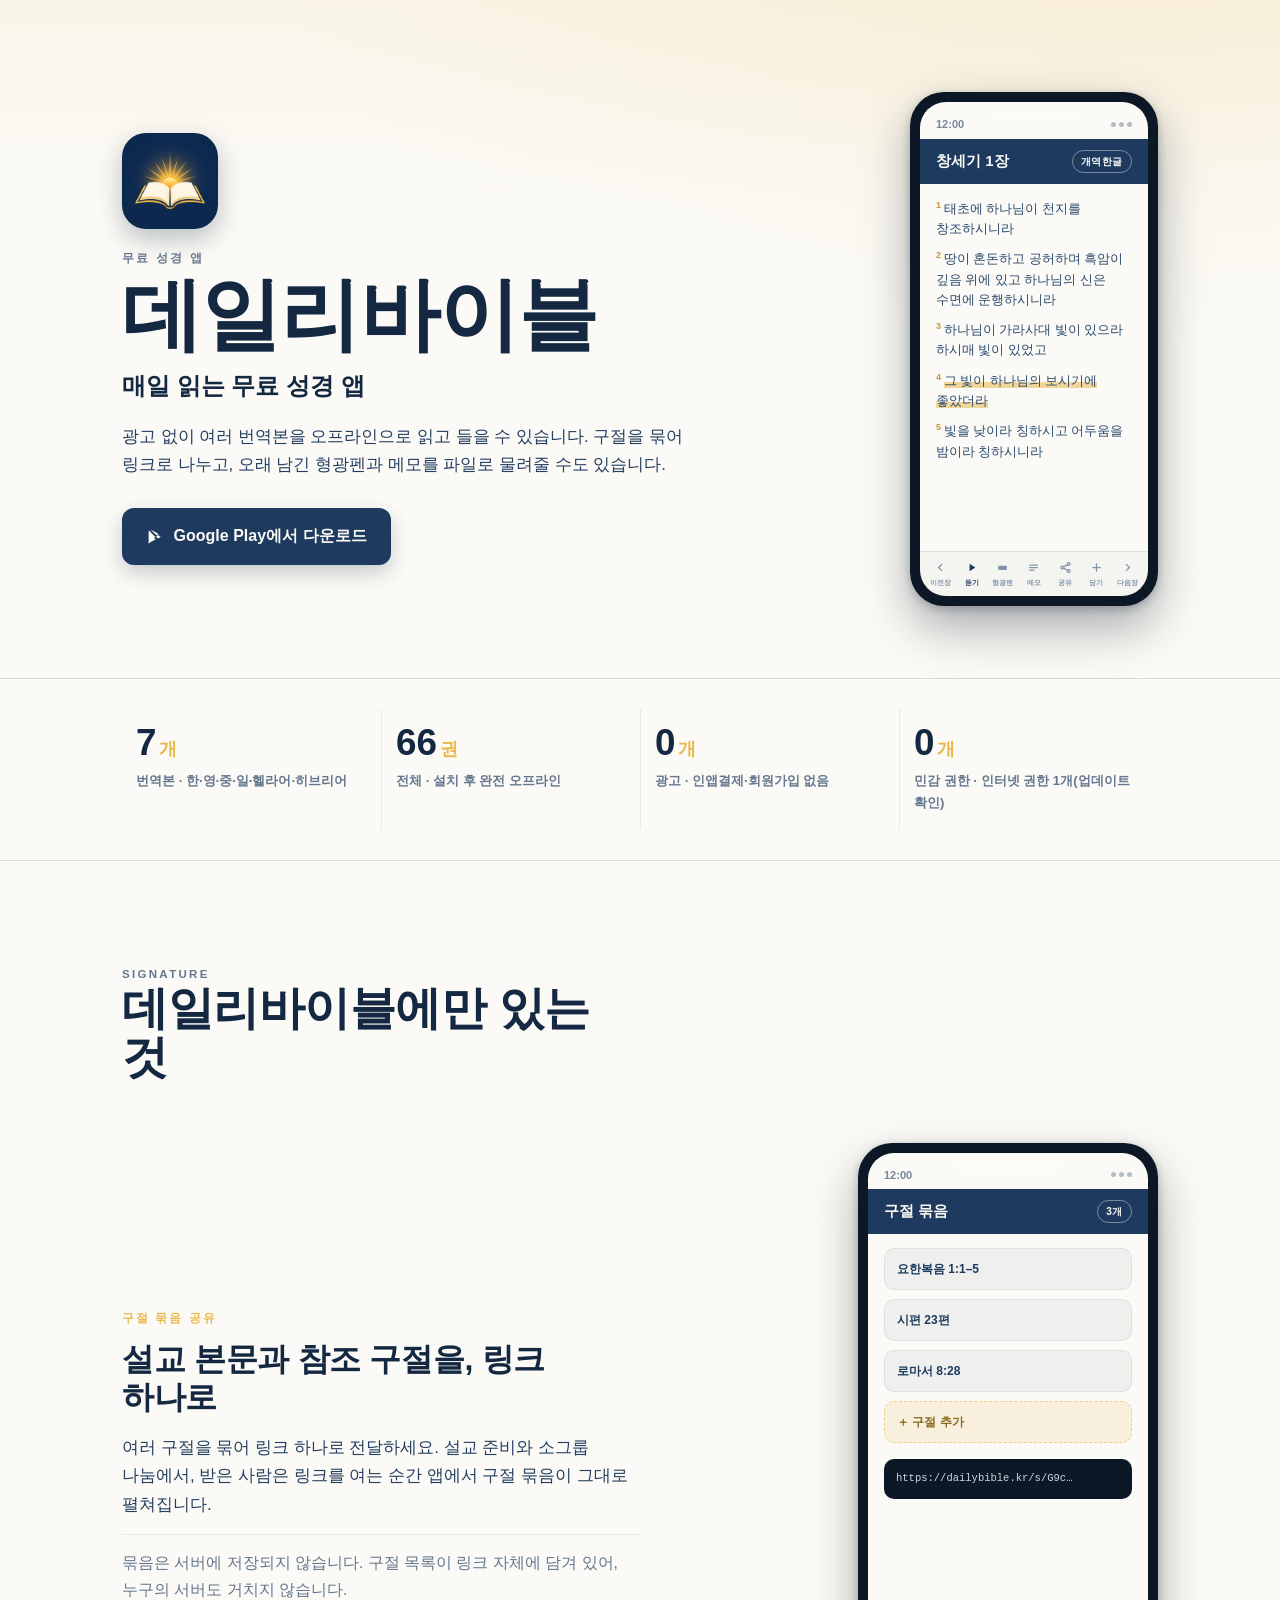
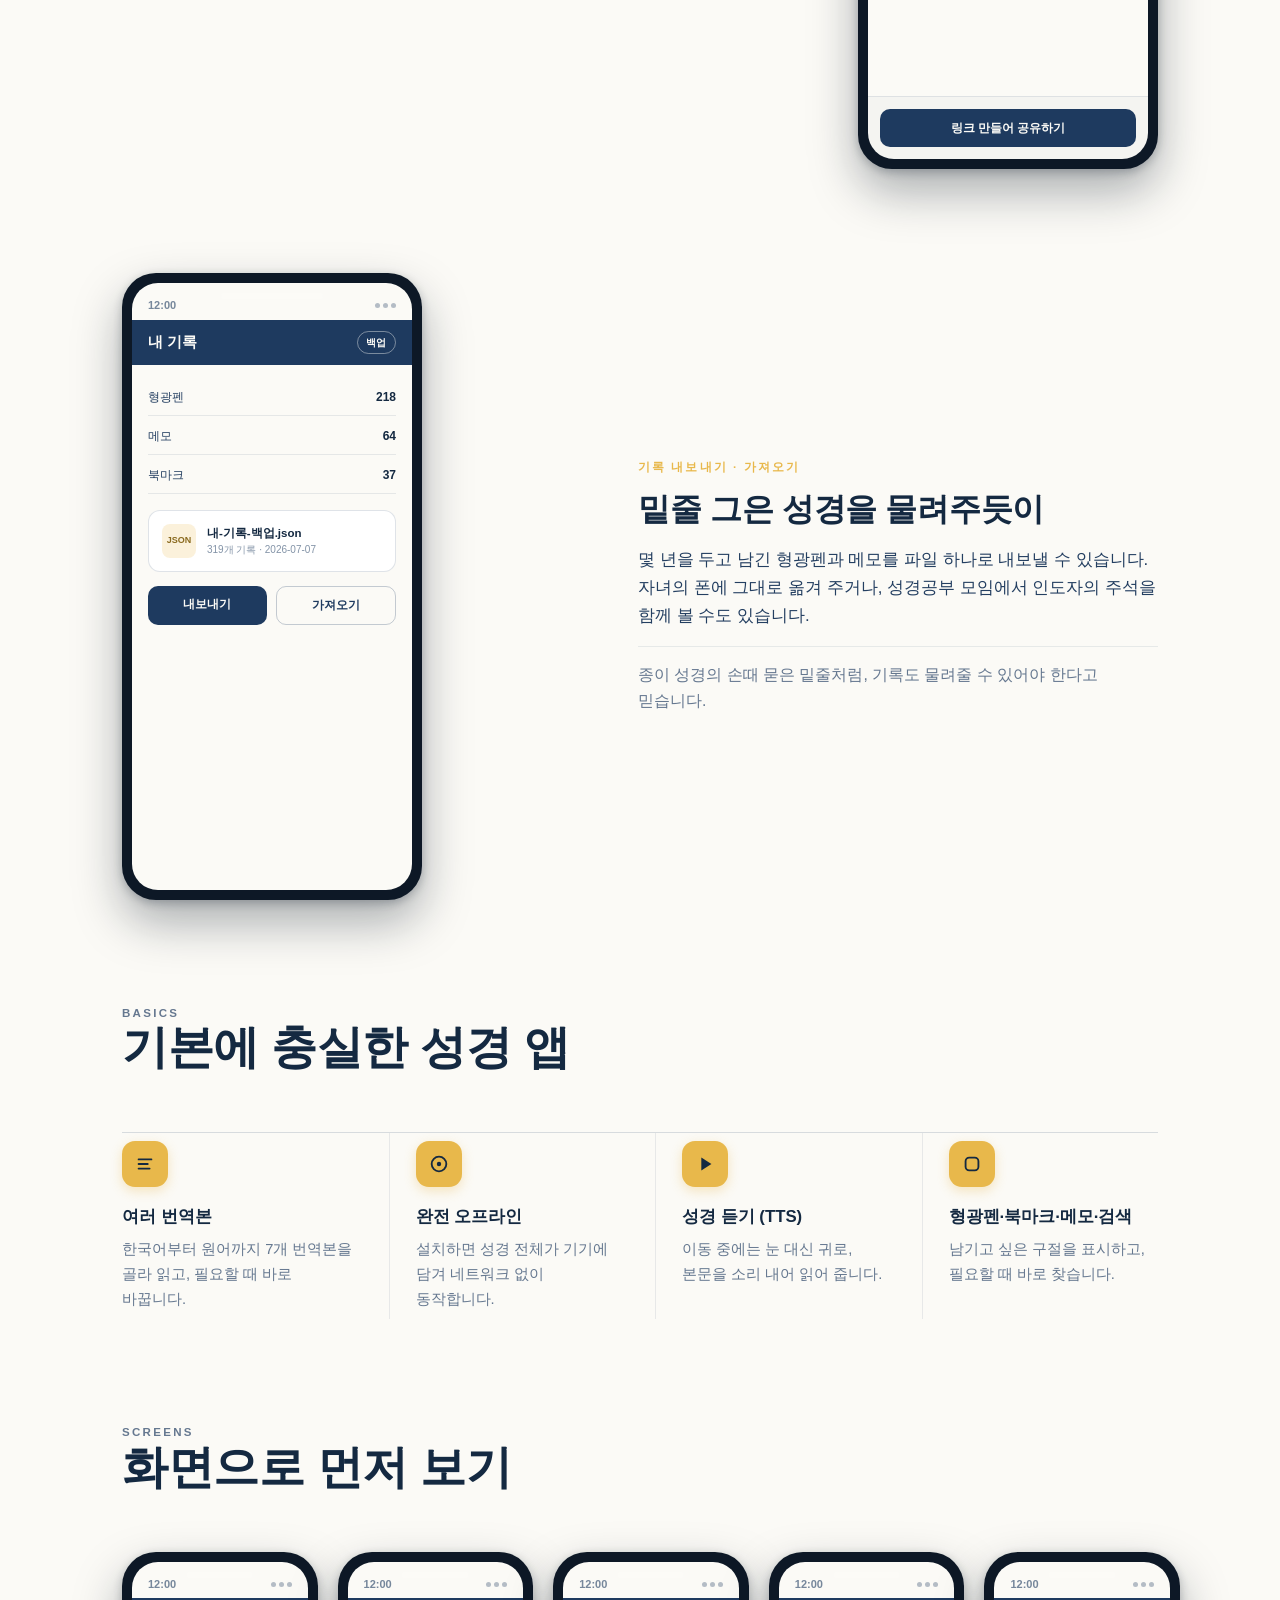
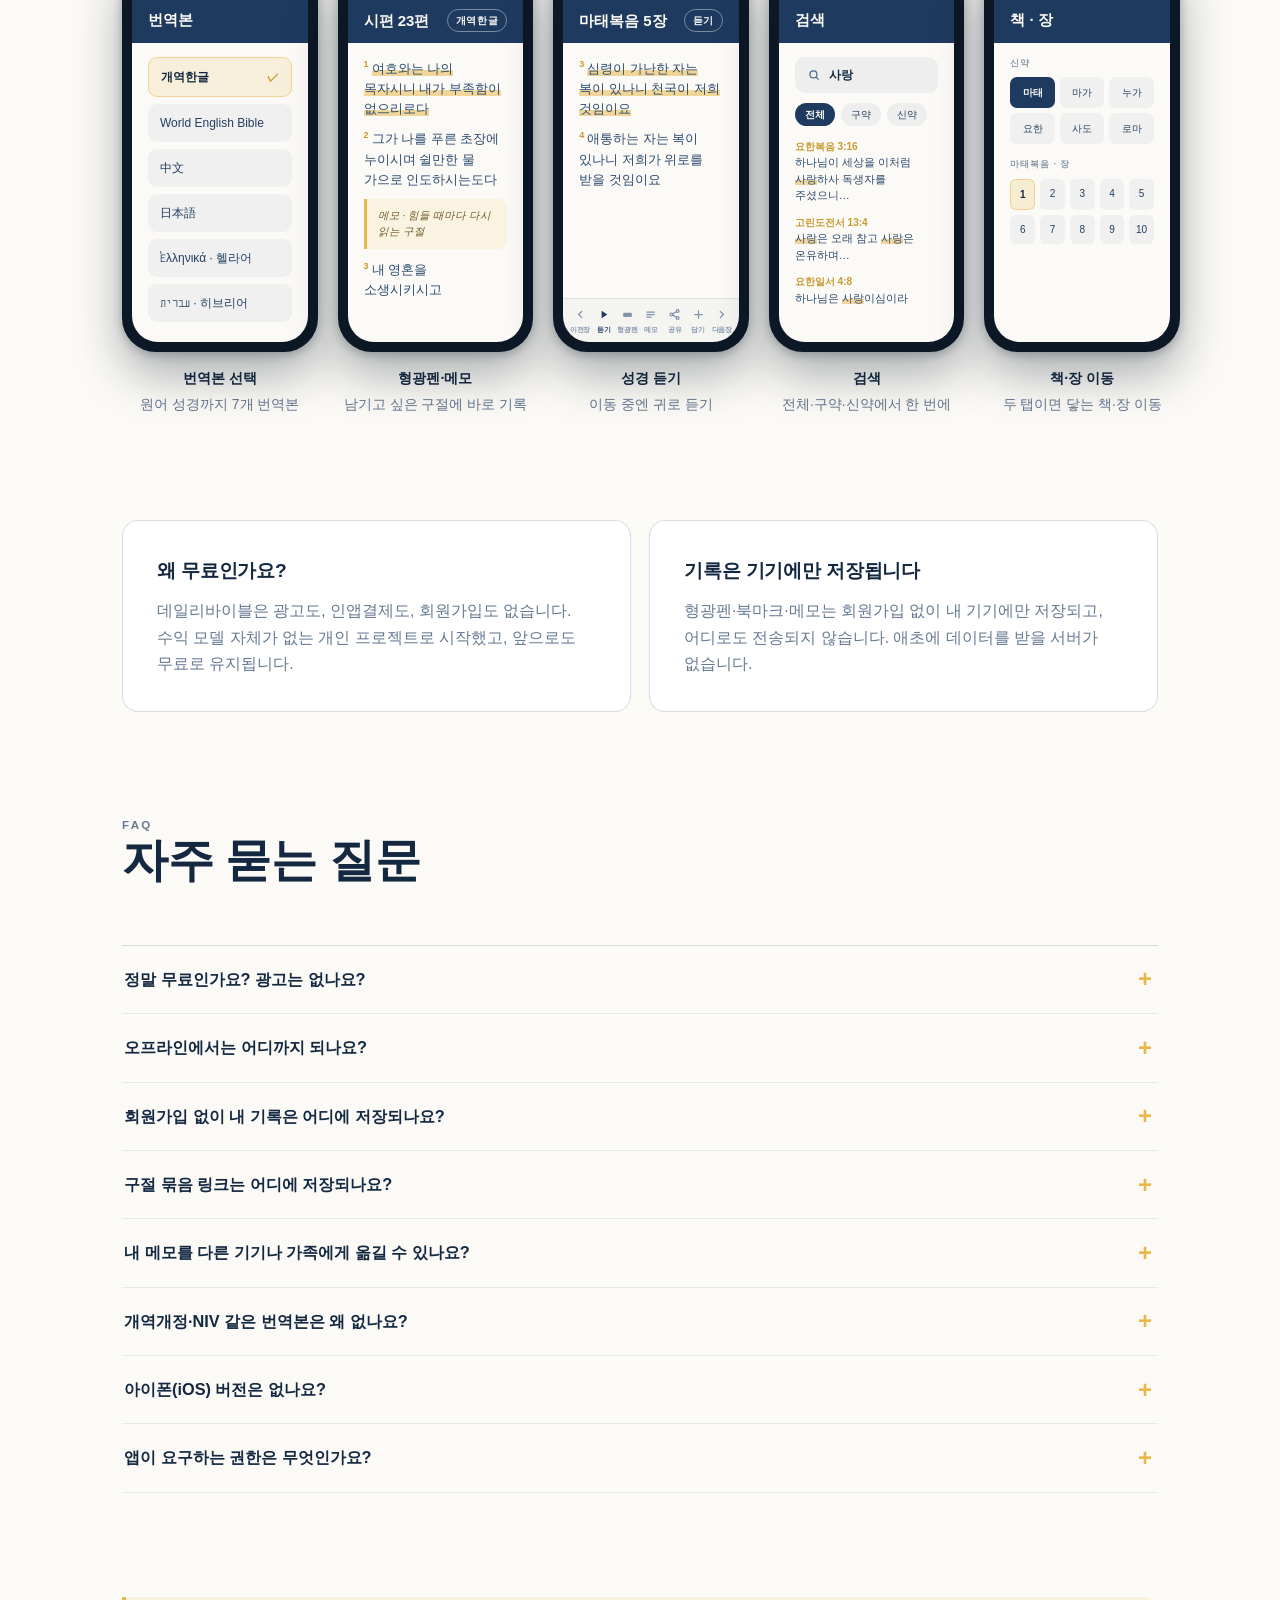
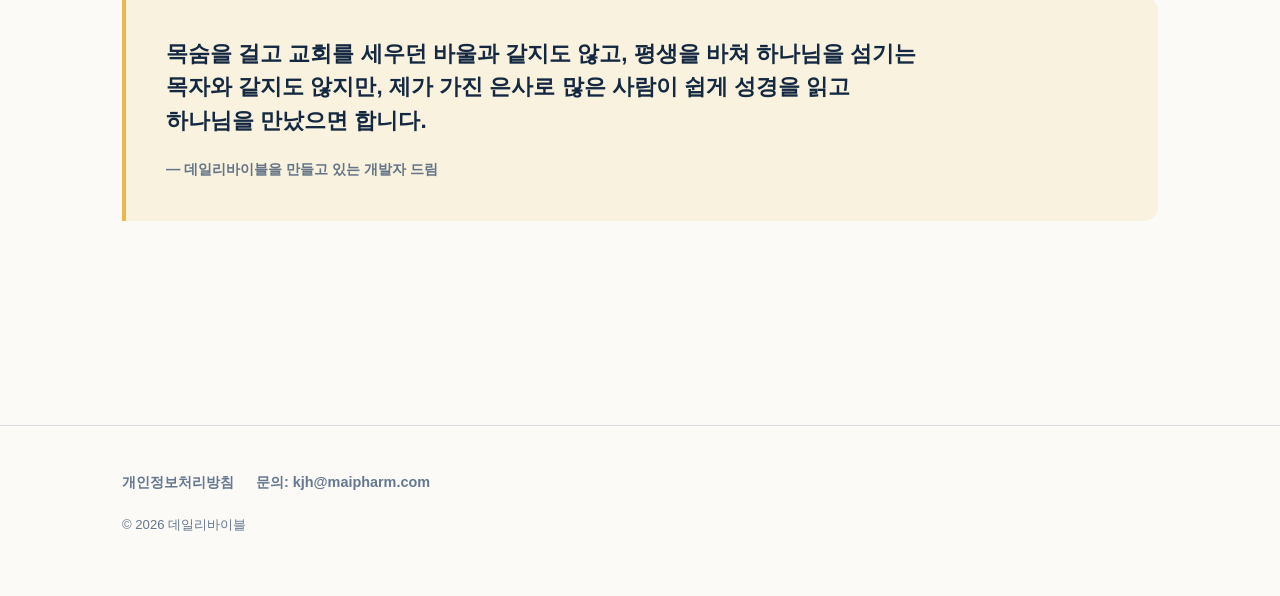
==== commit 7504b287: "만든 사람 한마디 문구 교체" ====
--- a/index.html
+++ b/index.html
@@ -493,7 +493,7 @@
   <section class="sec" style="padding-top:0" aria-label="만든 사람의 한마디">
     <div class="wrap">
       <blockquote class="quote">
-        <p>광고와 회원가입 없이, 매일 성경 읽는 일에만 집중할 수 있는 앱이 하나쯤 있었으면 해서 만들었습니다. 오래 남긴 밑줄과 메모가 다음 사람에게 건너갈 수 있는 성경이 되길 바랍니다.</p>
+        <p>목숨을 걸고 교회를 세우던 바울과 같지도 않고, 평생을 바쳐 하나님을 섬기는 목자와 같지도 않지만, 제가 가진 은사로 많은 사람이 쉽게 성경을 읽고 하나님을 만났으면 합니다.</p>
         <cite>데일리바이블을 만들고 있는 개발자 드림</cite>
       </blockquote>
     </div>
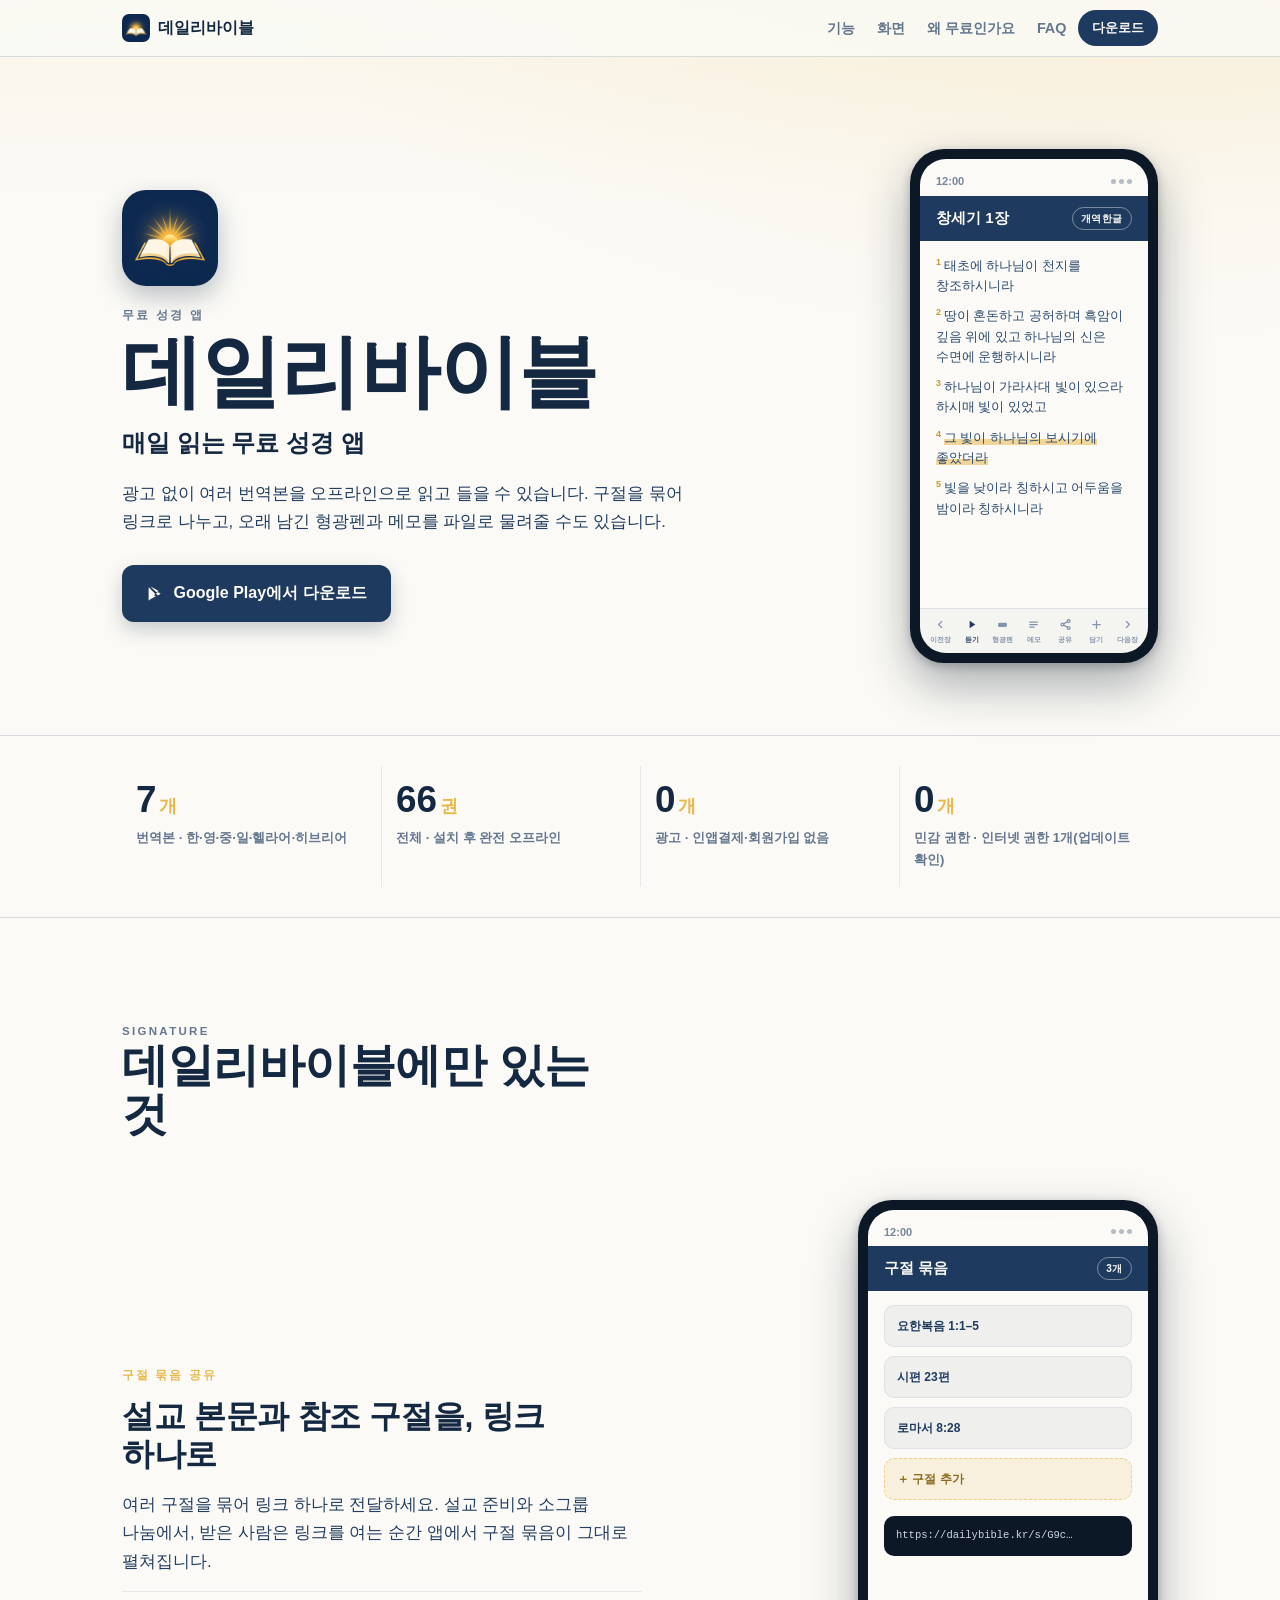
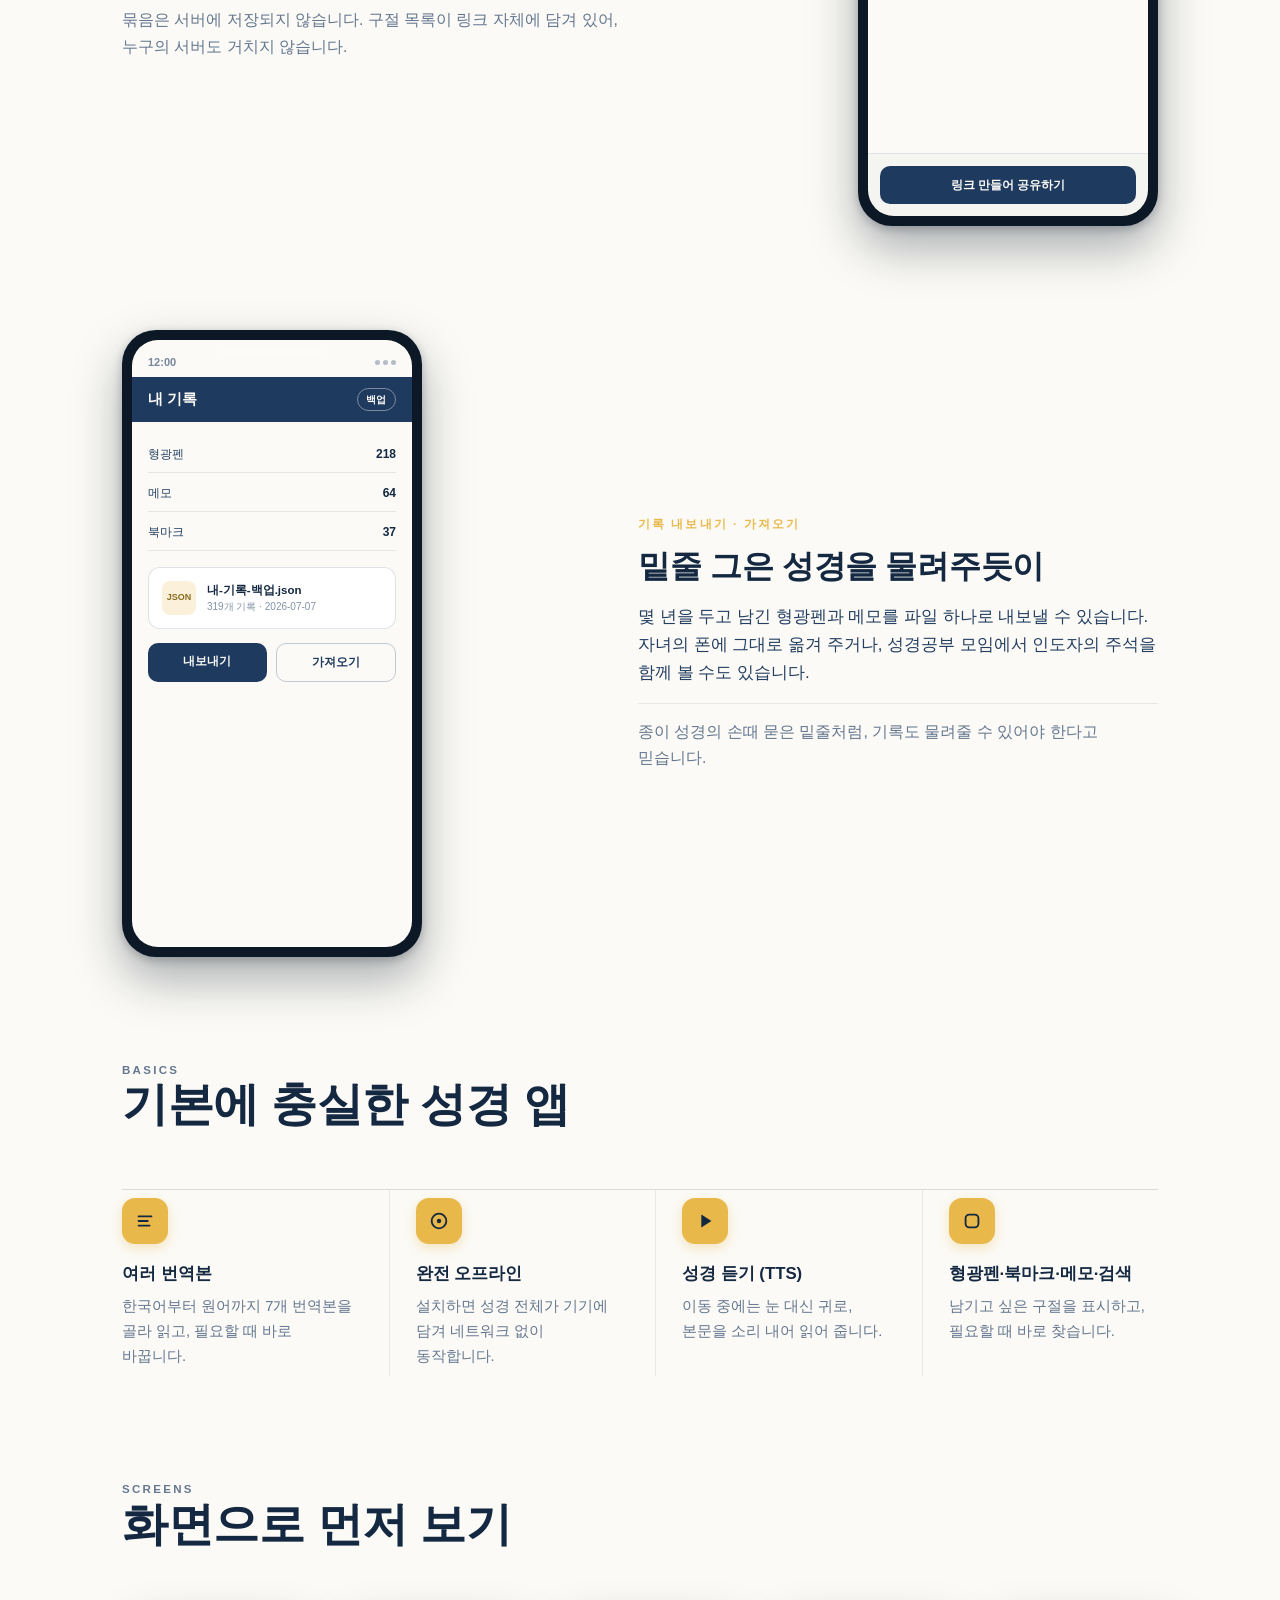
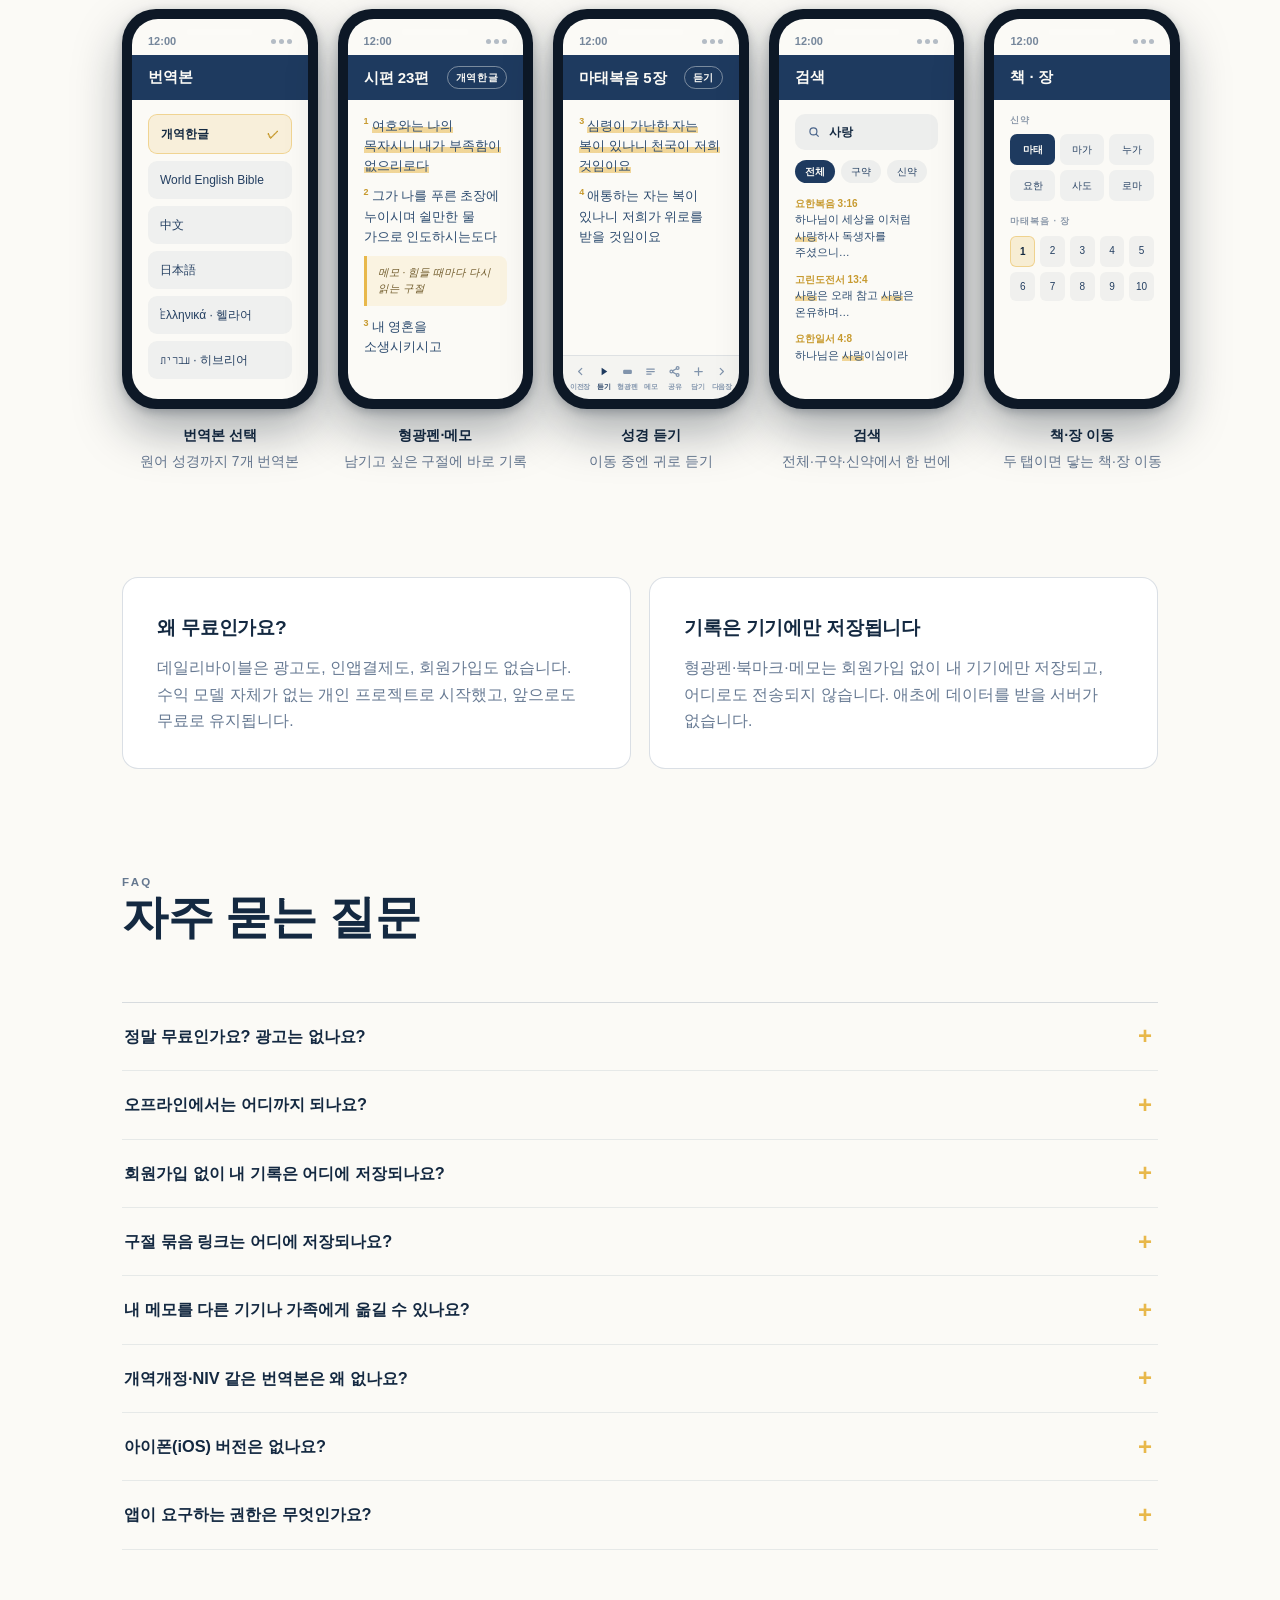
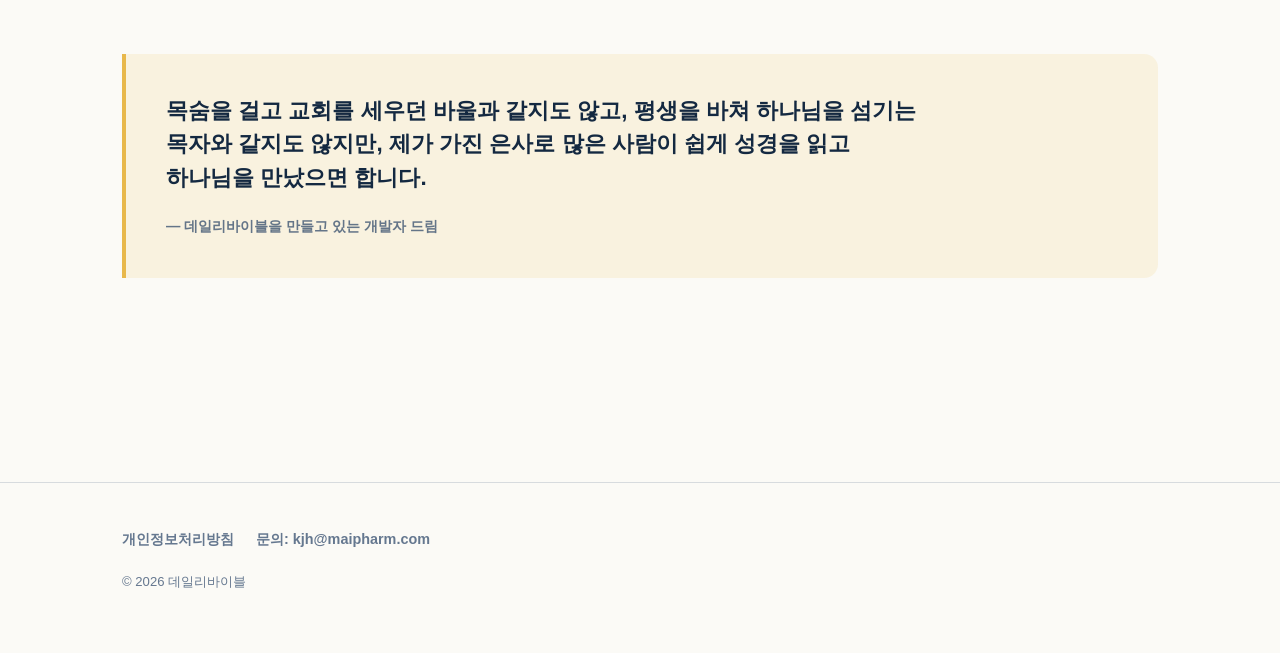
==== commit b234f3e4: "스티키 내비바 추가(섹션 앵커 이동)" ====
--- a/index.html
+++ b/index.html
@@ -55,6 +55,30 @@
   h1,h2,h3{color:var(--heading);margin:0;letter-spacing:-.01em}
   p{margin:0}
 
+  /* ---------- NAVBAR ---------- */
+  .nav{position:sticky;top:0;z-index:50;border-bottom:1px solid var(--line);
+    background:color-mix(in srgb, var(--bg) 82%, transparent);
+    -webkit-backdrop-filter:blur(14px);backdrop-filter:blur(14px)}
+  .nav-in{display:flex;align-items:center;gap:12px;min-height:56px}
+  .nav-brand{display:inline-flex;align-items:center;gap:8px;flex:none;
+    font-weight:900;color:var(--heading);text-decoration:none}
+  .nav-brand img{width:28px;height:28px;border-radius:7px;display:block}
+  .nav-brand span{display:none}
+  .nav-links{display:flex;gap:13px;margin-left:auto;font-size:.85rem;font-weight:700}
+  .nav-links a{color:var(--soft);text-decoration:none;white-space:nowrap}
+  .nav-links a:hover{color:var(--gold)}
+  .nav-cta{flex:none;background:var(--cta-bg);color:var(--cta-fg);white-space:nowrap;
+    font-size:.82rem;font-weight:800;padding:.55em 1.05em;border-radius:99px;text-decoration:none;
+    transition:background .18s ease}
+  .nav-cta:hover{background:var(--cta-hover);color:var(--cta-fg)}
+  .nav-links .label-d{display:none}
+  @media (min-width:600px){
+    .nav-brand span{display:inline}
+    .nav-links{gap:22px;font-size:.9rem}
+    .nav-links .label-m{display:none}
+    .nav-links .label-d{display:inline}
+  }
+
   /* ---------- HERO ---------- */
   .hero{padding:clamp(48px,9vw,92px) 0 clamp(40px,7vw,72px)}
   .hero-grid{display:flex;flex-direction:column;gap:clamp(32px,6vw,56px);align-items:flex-start}
@@ -92,7 +116,7 @@
   .tbtn.act{color:#1e3a5f}
 
   /* ---------- SECTION SCAFFOLD ---------- */
-  section{scroll-margin-top:20px}
+  section{scroll-margin-top:72px}
   .band{border-top:1px solid var(--line);border-bottom:1px solid var(--line);padding:clamp(22px,4vw,30px) 0}
   .strip{display:grid;grid-template-columns:repeat(2,1fr)}
   .stat{padding:16px 14px}
@@ -204,6 +228,21 @@
 </style>
 </head>
 <body>
+<header class="nav">
+  <div class="wrap nav-in">
+    <a class="nav-brand" href="#" aria-label="맨 위로">
+      <img src="icon.png" alt="">
+      <span>데일리바이블</span>
+    </a>
+    <nav class="nav-links" aria-label="페이지 내 이동">
+      <a href="#features">기능</a>
+      <a href="#screens">화면</a>
+      <a href="#trust"><span class="label-m">가격</span><span class="label-d">왜 무료인가요</span></a>
+      <a href="#faq">FAQ</a>
+    </nav>
+    <a class="nav-cta" href="https://play.google.com/store/apps/details?id=kr.dailybible.app" rel="noopener">다운로드</a>
+  </div>
+</header>
 <main>
   <!-- ① HERO -->
   <section class="hero">
@@ -259,7 +298,7 @@
   </section>
 
   <!-- ③ SIGNATURE FEATURES -->
-  <section class="sec" aria-label="시그니처 기능">
+  <section class="sec" id="features" aria-label="시그니처 기능">
     <div class="wrap">
       <div class="sec-head">
         <p class="eyebrow">Signature</p>
@@ -357,7 +396,7 @@
   </section>
 
   <!-- ⑤ GALLERY -->
-  <section class="sec" style="padding-top:0" aria-label="앱 화면 미리보기">
+  <section class="sec" id="screens" style="padding-top:0" aria-label="앱 화면 미리보기">
     <div class="wrap">
       <div class="sec-head"><p class="eyebrow">Screens</p><h2 class="sec-title">화면으로 먼저 보기</h2></div>
     </div>
@@ -457,7 +496,7 @@
   </section>
 
   <!-- ⑥ TRUST -->
-  <section class="sec" style="padding-top:0" aria-label="믿고 쓸 수 있는 이유">
+  <section class="sec" id="trust" style="padding-top:0" aria-label="믿고 쓸 수 있는 이유">
     <div class="wrap">
       <div class="trust">
         <div class="tcard">
@@ -473,7 +512,7 @@
   </section>
 
   <!-- ⑦ FAQ -->
-  <section class="sec" style="padding-top:0" aria-label="자주 묻는 질문">
+  <section class="sec" id="faq" style="padding-top:0" aria-label="자주 묻는 질문">
     <div class="wrap">
       <div class="sec-head"><p class="eyebrow">FAQ</p><h2 class="sec-title">자주 묻는 질문</h2></div>
       <div class="faq">
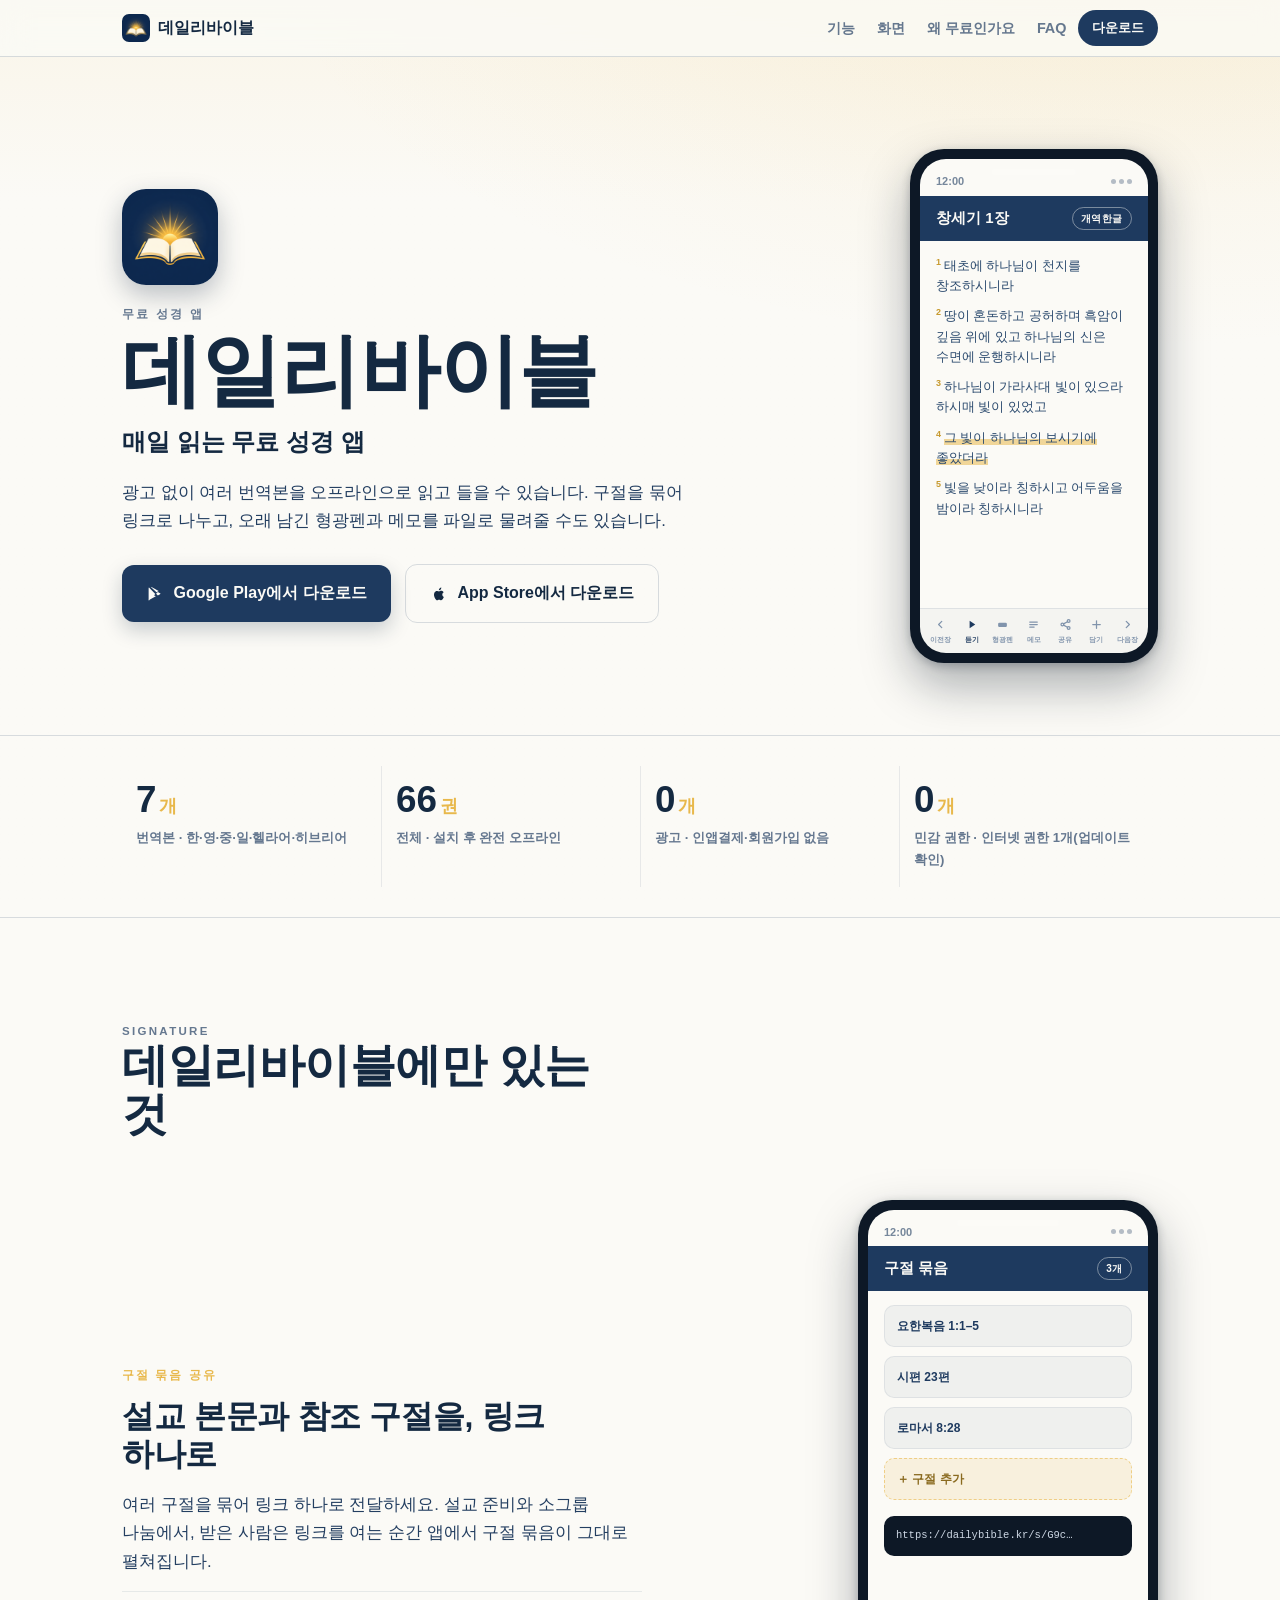
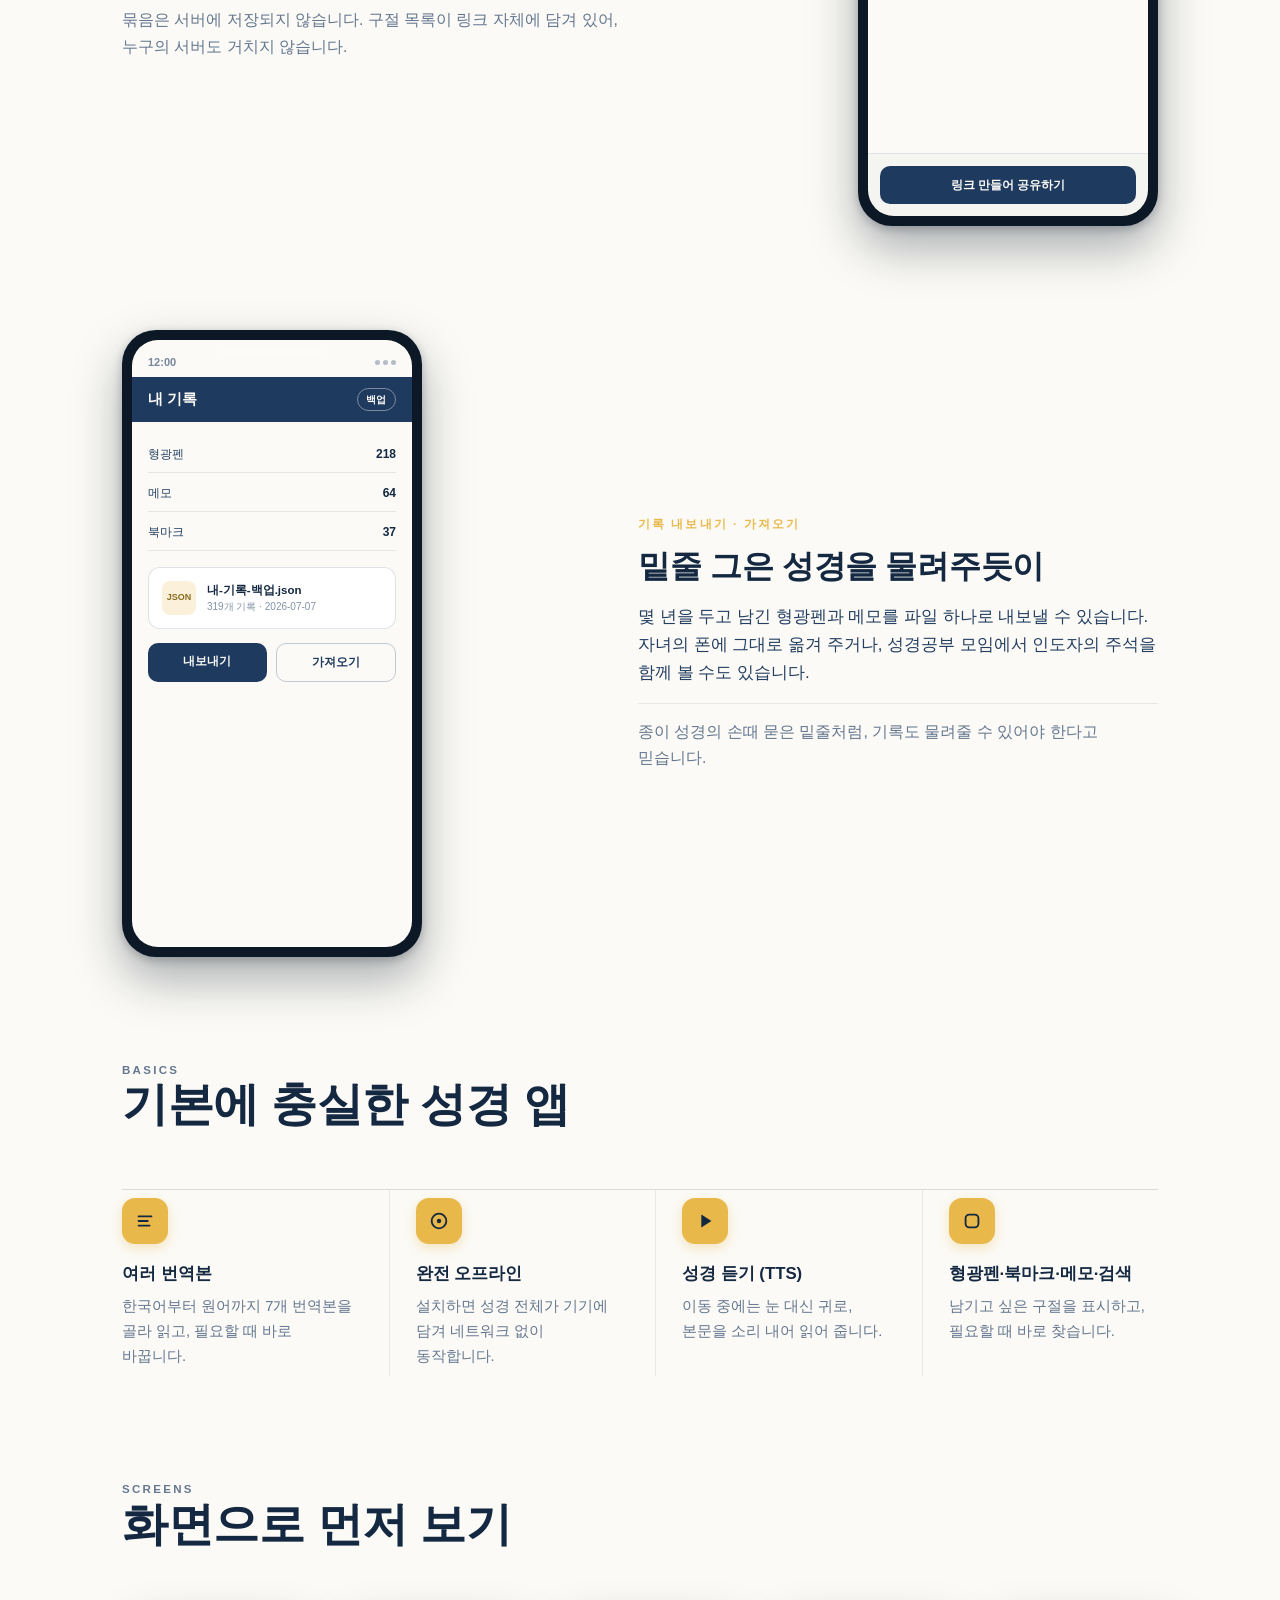
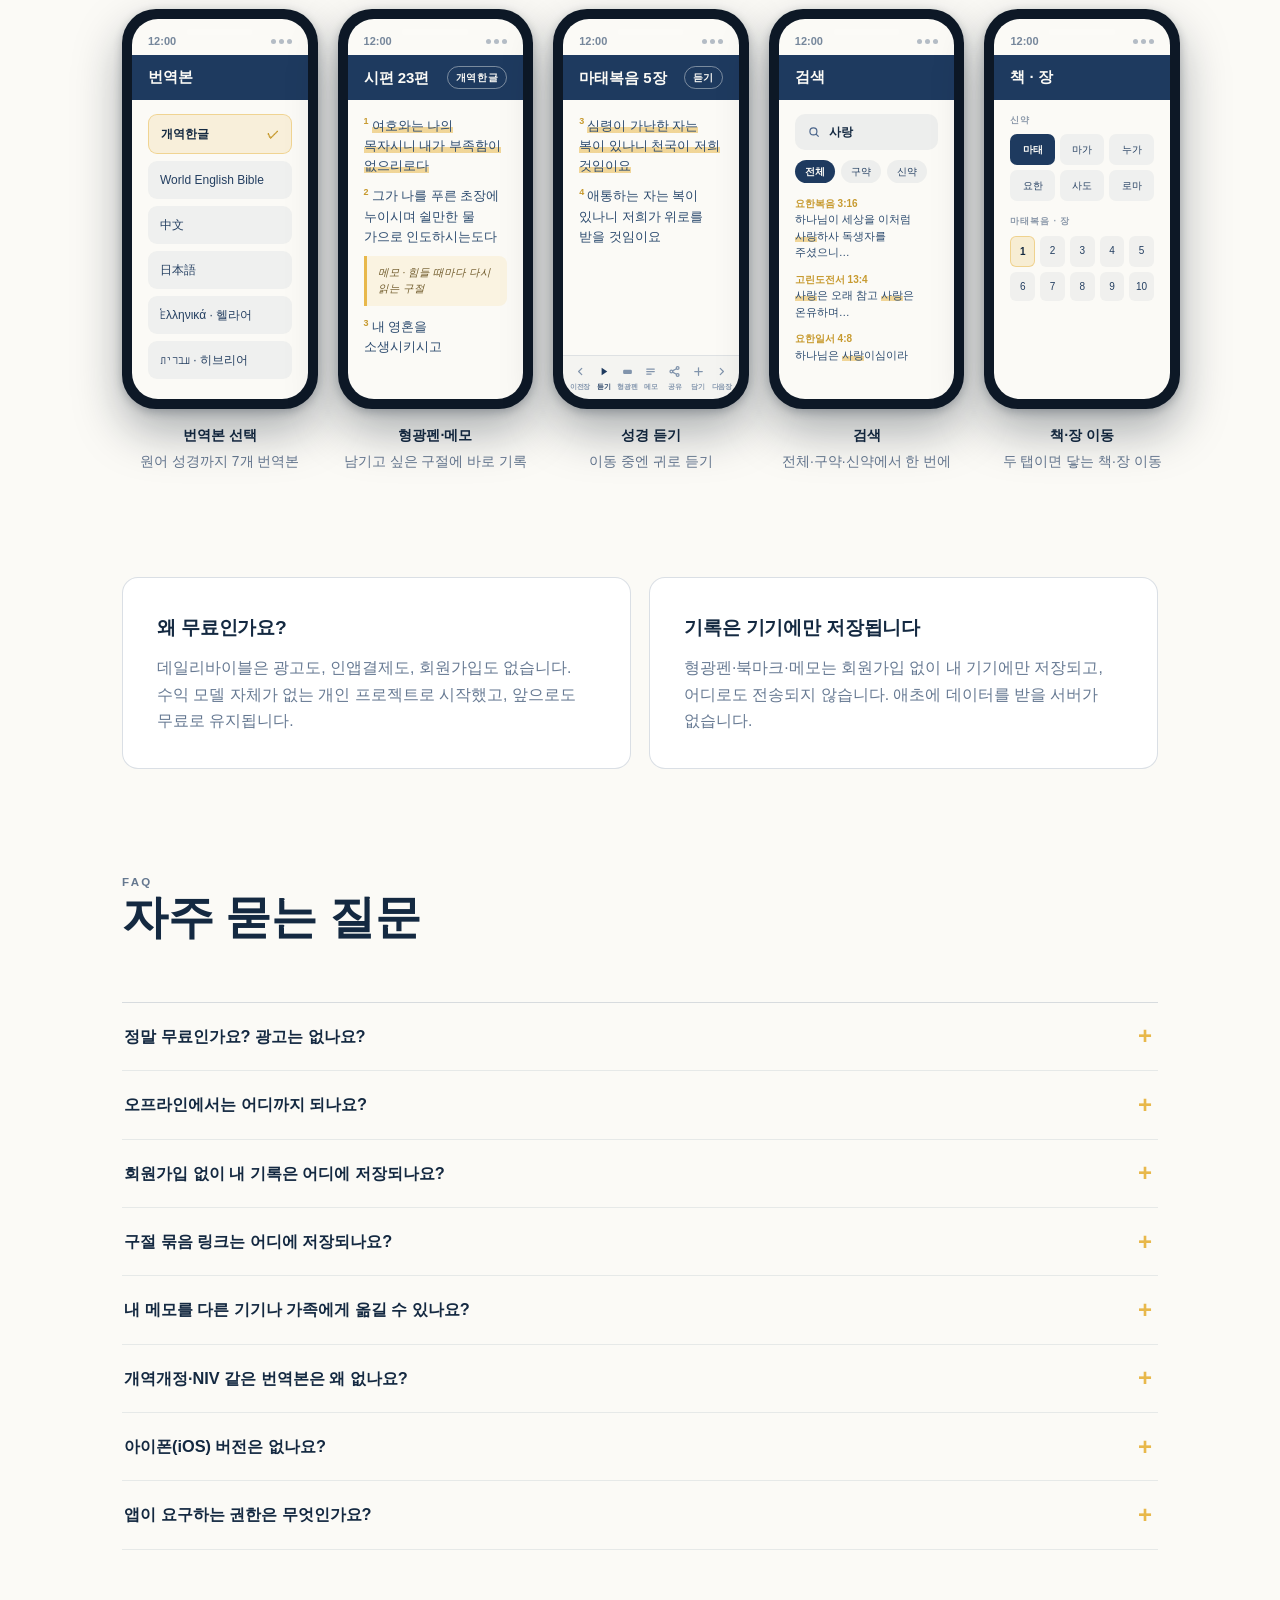
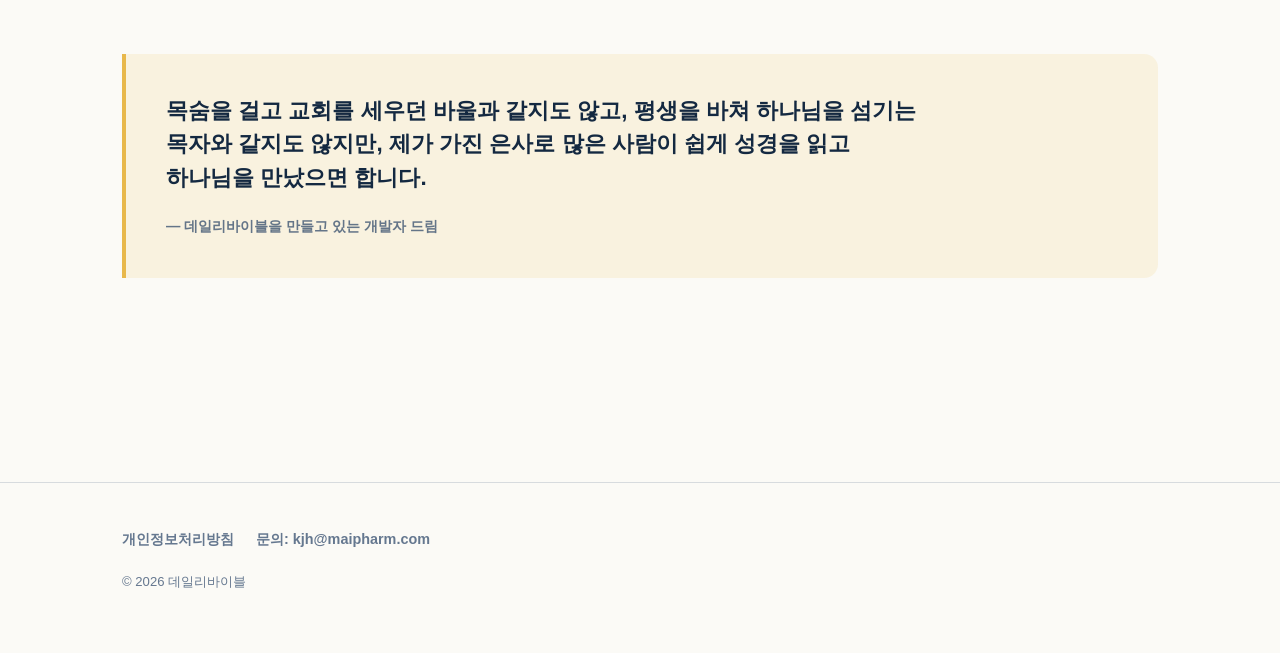
==== commit a70fd293: "랜딩에 App Store 다운로드 링크 추가" ====
--- a/index.html
+++ b/index.html
@@ -92,6 +92,11 @@
     box-shadow:0 8px 20px rgba(20,41,65,.22);transition:transform .18s ease,box-shadow .18s ease,background .18s ease}
   .cta:hover{background:var(--cta-hover);color:var(--cta-fg);transform:translateY(-2px);box-shadow:0 12px 26px rgba(20,41,65,.28)}
   .cta svg{width:18px;height:18px;flex:none}
+  .cta-row{display:flex;flex-wrap:wrap;align-items:center;gap:.9rem;margin-top:1.8rem}
+  .cta-row .cta{margin-top:0}
+  /* 보조 CTA(App Store): 주 CTA 인 Play 와 위계를 두려고 외곽선 스타일 */
+  .cta-alt{background:transparent;color:var(--heading);border:1px solid var(--line);box-shadow:none}
+  .cta-alt:hover{background:var(--line-soft);color:var(--heading);box-shadow:0 10px 22px rgba(20,41,65,.14)}
   .hero-shot{align-self:center}
 
   /* ---------- PHONE FRAME ---------- */
@@ -253,10 +258,16 @@
         <h1 class="title">데일리바이블</h1>
         <p class="tagline">매일 읽는 무료 성경 앱</p>
         <p class="intro">광고 없이 여러 번역본을 오프라인으로 읽고 들을 수 있습니다. 구절을 묶어 링크로 나누고, 오래 남긴 형광펜과 메모를 파일로 물려줄 수도 있습니다.</p>
-        <a class="cta" href="https://play.google.com/store/apps/details?id=kr.dailybible.app" rel="noopener" aria-label="Google Play에서 데일리바이블 다운로드">
-          <svg viewBox="0 0 24 24" aria-hidden="true" fill="currentColor"><path d="M4 3.2c-.3.2-.5.6-.5 1.1v15.4c0 .5.2.9.5 1.1l8.4-8.8L4 3.2zm10 6.6l2.9-1.7-9-5.2c-.4-.2-.8-.2-1.1 0l7.2 6.9zm4.7 1.3l-2.9-1.7-2.4 2.3 2.4 2.3 2.9-1.7c.7-.4.7-1.1 0-1.5zm-15.7 9c.3.2.7.2 1.1 0l9-5.2-2.9-1.7-7.2 6.9z"/></svg>
-          Google Play에서 다운로드
-        </a>
+        <div class="cta-row">
+          <a class="cta" href="https://play.google.com/store/apps/details?id=kr.dailybible.app" rel="noopener" aria-label="Google Play에서 데일리바이블 다운로드">
+            <svg viewBox="0 0 24 24" aria-hidden="true" fill="currentColor"><path d="M4 3.2c-.3.2-.5.6-.5 1.1v15.4c0 .5.2.9.5 1.1l8.4-8.8L4 3.2zm10 6.6l2.9-1.7-9-5.2c-.4-.2-.8-.2-1.1 0l7.2 6.9zm4.7 1.3l-2.9-1.7-2.4 2.3 2.4 2.3 2.9-1.7c.7-.4.7-1.1 0-1.5zm-15.7 9c.3.2.7.2 1.1 0l9-5.2-2.9-1.7-7.2 6.9z"/></svg>
+            Google Play에서 다운로드
+          </a>
+          <a class="cta cta-alt" href="https://apps.apple.com/kr/app/id6788610916" rel="noopener" aria-label="App Store에서 데일리바이블 다운로드">
+            <svg viewBox="0 0 24 24" aria-hidden="true" fill="currentColor"><path d="M16.4 12.7c0-2.1 1.7-3.1 1.8-3.2-1-1.4-2.5-1.6-3-1.7-1.3-.1-2.5.8-3.1.8-.6 0-1.6-.8-2.7-.7-1.4 0-2.7.8-3.4 2.1-1.4 2.5-.4 6.2 1 8.2.7 1 1.5 2.1 2.5 2.1 1 0 1.4-.6 2.6-.6 1.2 0 1.6.6 2.7.6 1.1 0 1.8-1 2.5-2 .8-1.1 1.1-2.2 1.1-2.3 0 0-2-.8-2-3.3zM14.3 6c.5-.7.9-1.6.8-2.6-.8 0-1.8.5-2.4 1.2-.5.6-1 1.6-.9 2.5.9.1 1.9-.4 2.5-1.1z"/></svg>
+            App Store에서 다운로드
+          </a>
+        </div>
       </div>
       <div class="hero-shot reveal">
         <div class="phone" style="width:248px" aria-hidden="true">
@@ -522,7 +533,7 @@
         <details><summary>구절 묶음 링크는 어디에 저장되나요?</summary><p class="ans">어디에도 저장되지 않습니다. 구절 목록이 링크 문자열 자체에 담겨 있습니다.</p></details>
         <details><summary>내 메모를 다른 기기나 가족에게 옮길 수 있나요?</summary><p class="ans">내보내기/가져오기 기능으로 옮길 수 있습니다.</p></details>
         <details><summary>개역개정·NIV 같은 번역본은 왜 없나요?</summary><p class="ans">저작권이 있는 번역본은 제공·배포할 수 없습니다. 본인이 적법하게 보유한 파일은 직접 가져오기로 사용할 수 있습니다. 자세한 방법은 <a href="/docs/translation-guide.html">역본 가이드</a>를 참고하세요.</p></details>
-        <details><summary>아이폰(iOS) 버전은 없나요?</summary><p class="ans">준비 중입니다. 지금은 Google Play에서 먼저 만나실 수 있습니다.</p></details>
+        <details><summary>아이폰(iOS) 버전은 없나요?</summary><p class="ans">있습니다. App Store에서 내려받으실 수 있습니다. iOS 15.0 이상이면 설치됩니다.</p></details>
         <details><summary>앱이 요구하는 권한은 무엇인가요?</summary><p class="ans">인터넷 1개(업데이트 확인용)뿐입니다. 카메라·위치·연락처 등 민감 권한은 없습니다.</p></details>
       </div>
     </div>
